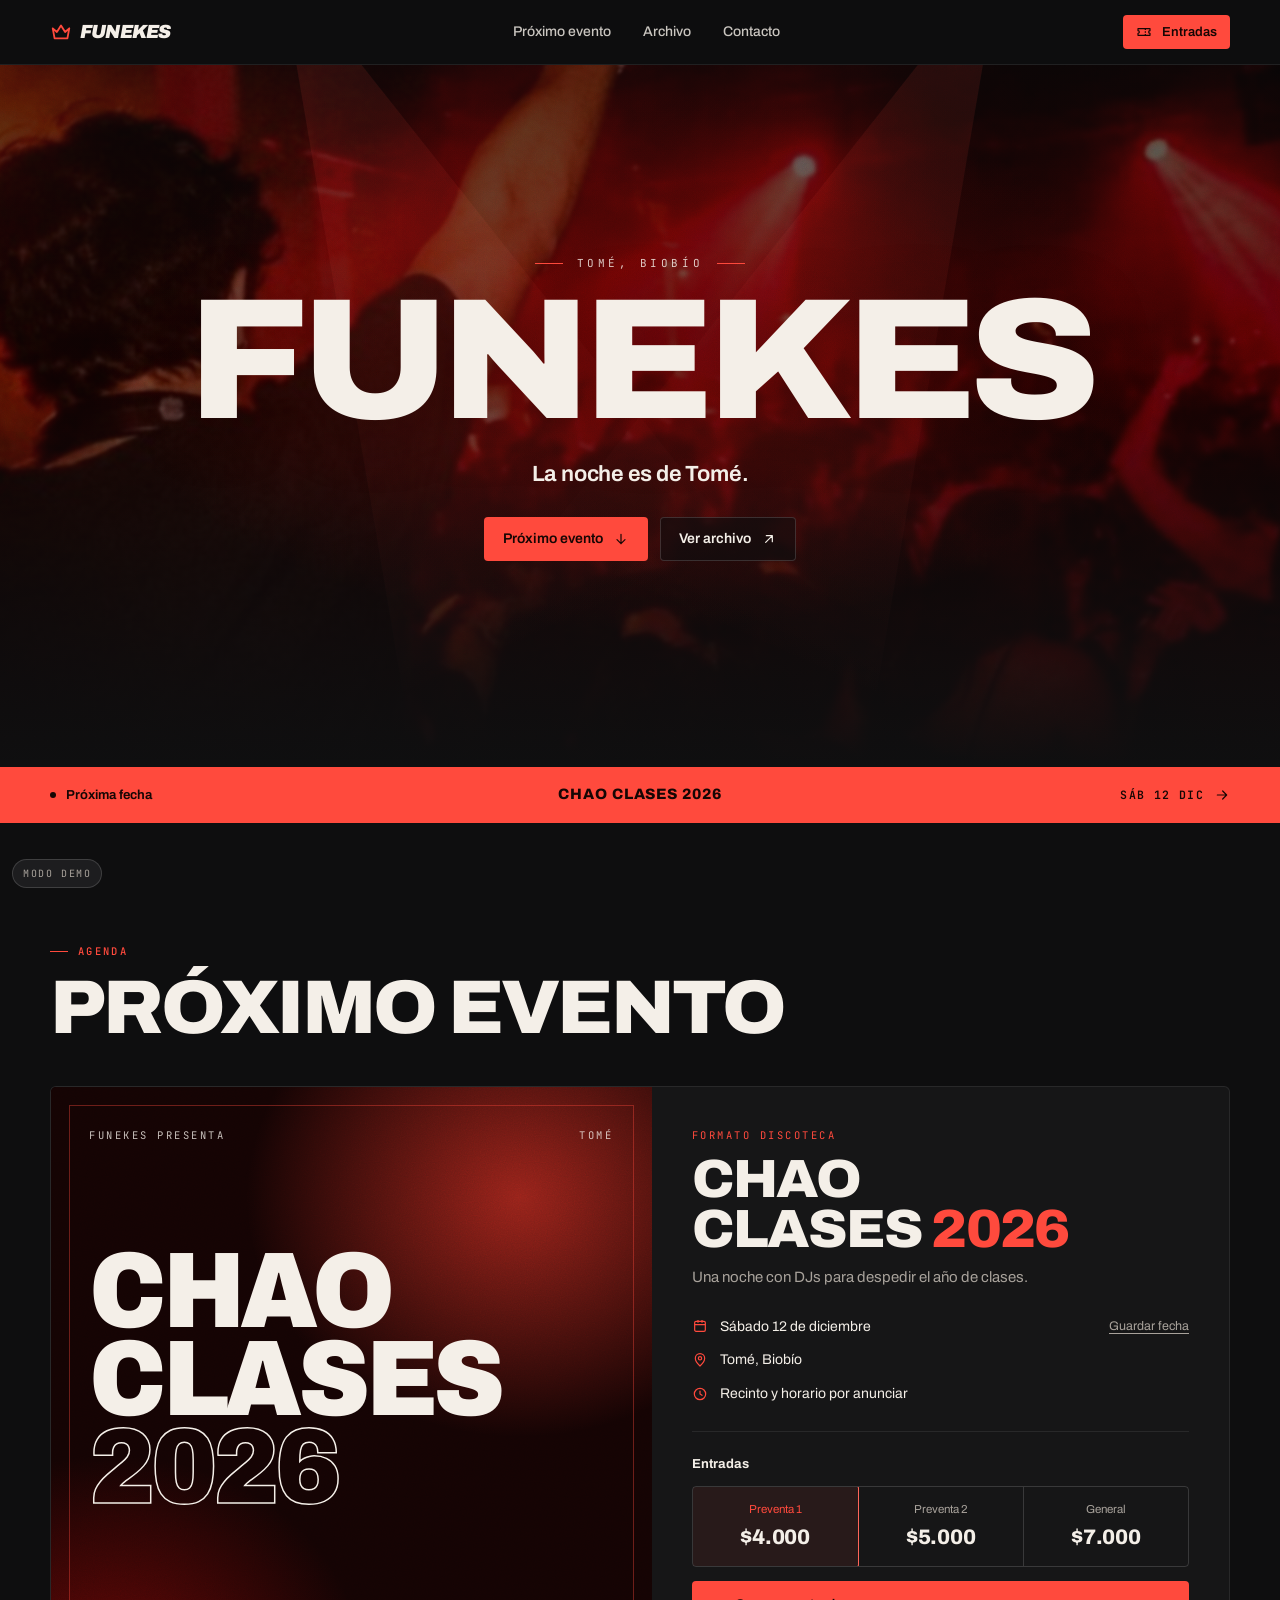
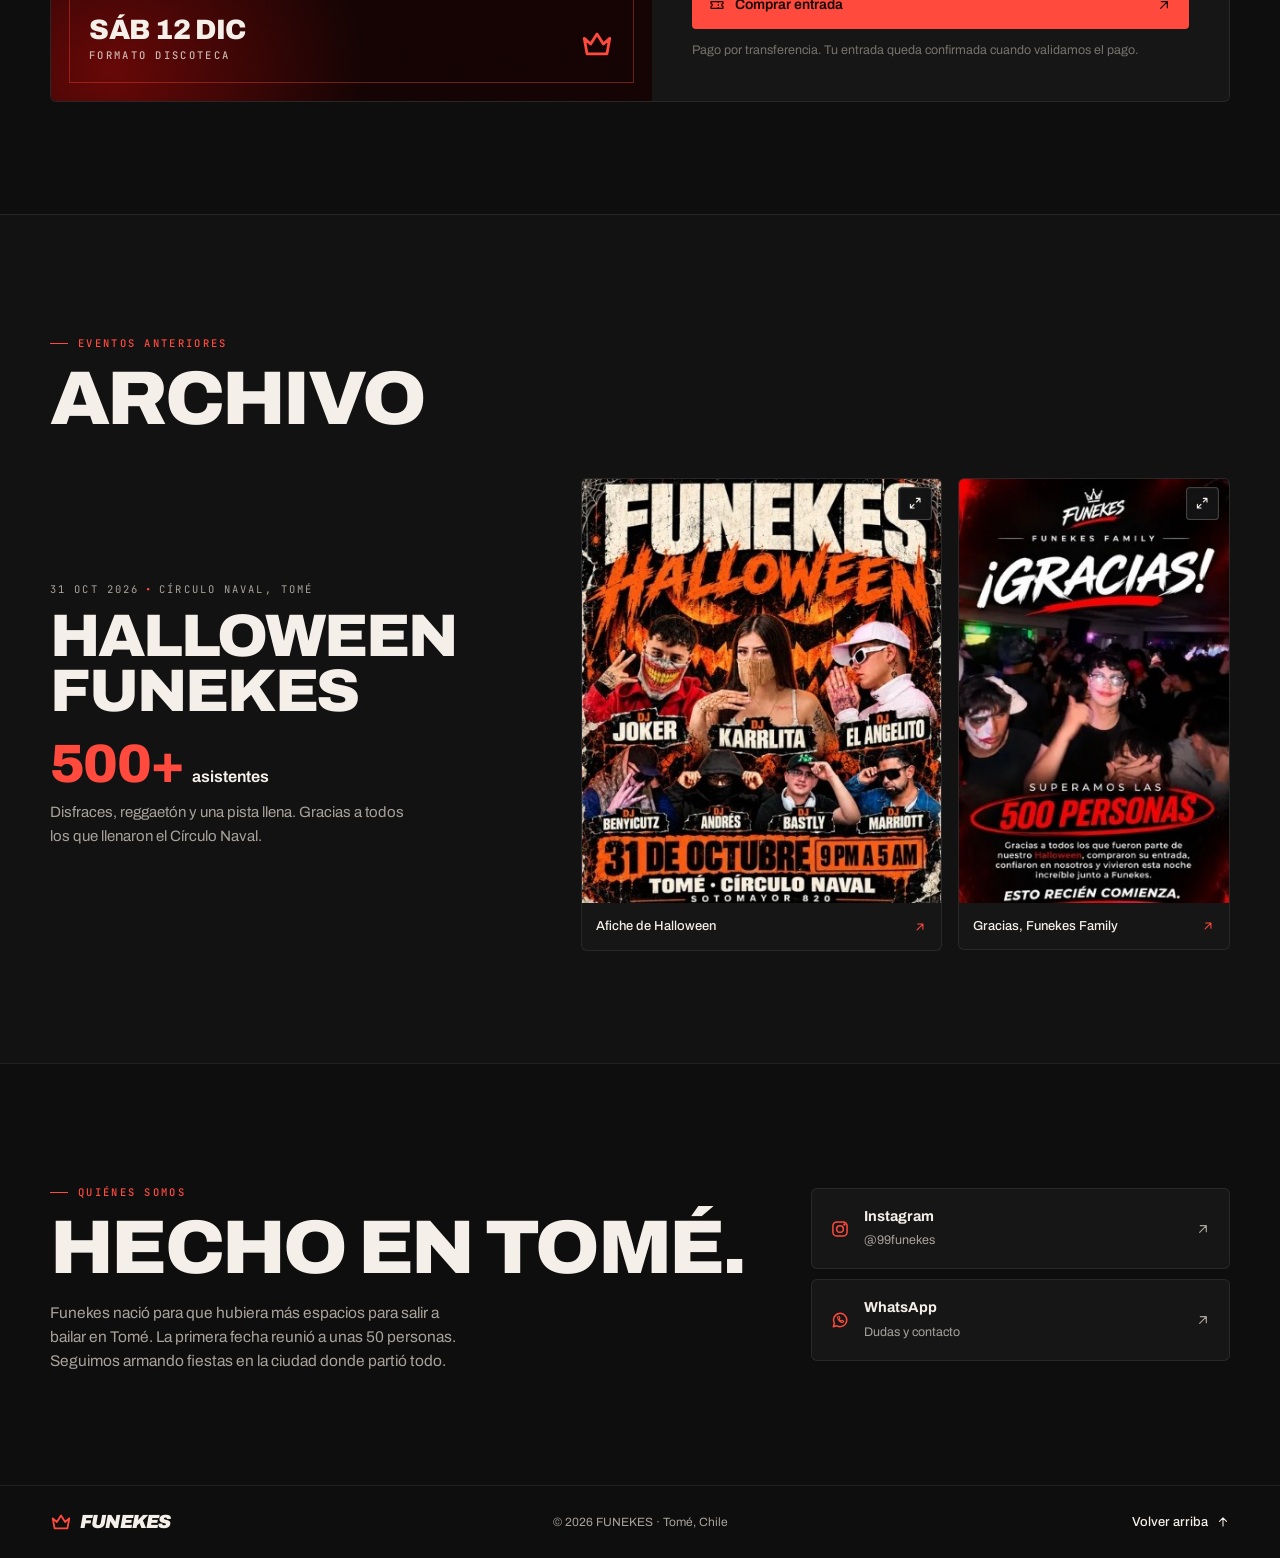
==== index.html @ da90b3ae "Landing Funekes con venta de entradas, panel admin y esquema Supabase Co-Authored-By: Claude Opus 5." ====
<!doctype html>
<html lang="es-CL">
<head>
  <meta charset="utf-8" />
  <meta name="viewport" content="width=device-width, initial-scale=1, viewport-fit=cover" />
  <title>FUNEKES · La noche es de Tomé</title>
  <meta name="description" content="Fiestas en Tomé, Biobío. Compra tu entrada para Chao Clases 2026, sábado 12 de diciembre." />
  <meta name="theme-color" content="#0e0e0f" />
  <meta property="og:title" content="FUNEKES · La noche es de Tomé" />
  <meta property="og:description" content="Chao Clases 2026 · Sábado 12 de diciembre · Tomé" />
  <meta property="og:image" content="assets/img/dj-crowd.jpg" />
  <link rel="icon" href="assets/img/favicon.svg" type="image/svg+xml" />
  <link rel="preconnect" href="https://fonts.googleapis.com" />
  <link rel="preconnect" href="https://fonts.gstatic.com" crossorigin />
  <link href="https://fonts.googleapis.com/css2?family=Archivo:ital,wdth,wght@0,62..125,100..900;1,62..125,100..900&family=JetBrains+Mono:wght@400;500;600&display=swap" rel="stylesheet" />
  <link rel="stylesheet" href="css/base.css" />
  <link rel="stylesheet" href="css/site.css" />
</head>
<body>
  <svg width="0" height="0" style="position:absolute" aria-hidden="true">
    <symbol id="i-crown" viewBox="0 0 24 24"><path fill="none" stroke="currentColor" stroke-width="2" stroke-linejoin="round" d="M3 8l4.5 4L12 5l4.5 7L21 8l-2 11H5L3 8z"/></symbol>
    <symbol id="i-ticket" viewBox="0 0 24 24"><g fill="none" stroke="currentColor" stroke-width="1.8" stroke-linejoin="round"><path d="M3 7h18v3a2 2 0 0 0 0 4v3H3v-3a2 2 0 0 0 0-4V7z"/><path d="M14 7v10" stroke-dasharray="2 2"/></g></symbol>
    <symbol id="i-down" viewBox="0 0 24 24"><path fill="none" stroke="currentColor" stroke-width="1.8" stroke-linecap="round" stroke-linejoin="round" d="M12 5v14m-6-6l6 6 6-6"/></symbol>
    <symbol id="i-up" viewBox="0 0 24 24"><path fill="none" stroke="currentColor" stroke-width="1.8" stroke-linecap="round" stroke-linejoin="round" d="M12 19V5m-6 6l6-6 6 6"/></symbol>
    <symbol id="i-ne" viewBox="0 0 24 24"><path fill="none" stroke="currentColor" stroke-width="1.8" stroke-linecap="round" stroke-linejoin="round" d="M7 17L17 7M8 7h9v9"/></symbol>
    <symbol id="i-right" viewBox="0 0 24 24"><path fill="none" stroke="currentColor" stroke-width="1.8" stroke-linecap="round" stroke-linejoin="round" d="M5 12h14m-6-6l6 6-6 6"/></symbol>
    <symbol id="i-left" viewBox="0 0 24 24"><path fill="none" stroke="currentColor" stroke-width="1.8" stroke-linecap="round" stroke-linejoin="round" d="M19 12H5m6-6l-6 6 6 6"/></symbol>
    <symbol id="i-cal" viewBox="0 0 24 24"><g fill="none" stroke="currentColor" stroke-width="1.8"><rect x="4" y="5" width="16" height="15" rx="2"/><path d="M4 10h16M9 3v4m6-4v4"/></g></symbol>
    <symbol id="i-pin" viewBox="0 0 24 24"><g fill="none" stroke="currentColor" stroke-width="1.8"><path d="M12 21s7-6.2 7-11.5A7 7 0 0 0 5 9.5C5 14.8 12 21 12 21z"/><circle cx="12" cy="9.5" r="2.5"/></g></symbol>
    <symbol id="i-clock" viewBox="0 0 24 24"><g fill="none" stroke="currentColor" stroke-width="1.8" stroke-linecap="round"><circle cx="12" cy="12" r="8.5"/><path d="M12 7.5V12l3 2"/></g></symbol>
    <symbol id="i-ig" viewBox="0 0 24 24"><g fill="none" stroke="currentColor" stroke-width="1.8"><rect x="3.5" y="3.5" width="17" height="17" rx="5"/><circle cx="12" cy="12" r="4"/><circle cx="17.3" cy="6.7" r="0.6" fill="currentColor"/></g></symbol>
    <symbol id="i-wa" viewBox="0 0 24 24"><g fill="none" stroke="currentColor" stroke-width="1.8" stroke-linejoin="round"><path d="M4 20l1.2-4A8 8 0 1 1 8.3 19L4 20z"/><path d="M9 8.5c0 3.3 3.2 6.5 6.5 6.5l1-1.6-2-1-1 .9c-1-.4-2-1.4-2.4-2.4l.9-1-1-2L9 8.5z" stroke-width="1.3"/></g></symbol>
    <symbol id="i-expand" viewBox="0 0 24 24"><path fill="none" stroke="currentColor" stroke-width="1.8" stroke-linecap="round" stroke-linejoin="round" d="M14 4h6v6M20 4l-6 6M10 20H4v-6M4 20l6-6"/></symbol>
    <symbol id="i-copy" viewBox="0 0 24 24"><g fill="none" stroke="currentColor" stroke-width="1.8"><rect x="8" y="8" width="12" height="12" rx="2"/><path d="M16 8V5a1 1 0 0 0-1-1H5a1 1 0 0 0-1 1v10a1 1 0 0 0 1 1h3"/></g></symbol>
    <symbol id="i-check" viewBox="0 0 24 24"><path fill="none" stroke="currentColor" stroke-width="2" stroke-linecap="round" stroke-linejoin="round" d="M5 12.5l4.5 4.5L19 7.5"/></symbol>
    <symbol id="i-x" viewBox="0 0 24 24"><path fill="none" stroke="currentColor" stroke-width="1.8" stroke-linecap="round" d="M6 6l12 12M18 6L6 18"/></symbol>
    <symbol id="i-minus" viewBox="0 0 24 24"><path fill="none" stroke="currentColor" stroke-width="2" stroke-linecap="round" d="M6 12h12"/></symbol>
    <symbol id="i-plus" viewBox="0 0 24 24"><path fill="none" stroke="currentColor" stroke-width="2" stroke-linecap="round" d="M12 6v12M6 12h12"/></symbol>
  </svg>

  <a class="sr-only" href="#evento">Saltar al próximo evento</a>

  <!-- NAV -->
  <header class="nav" data-nav>
    <div class="wrap nav__in">
      <a href="#top" class="logo" aria-label="Funekes, inicio">
        <svg><use href="#i-crown"/></svg><b>FUNEKES</b>
      </a>
      <nav class="nav__links" aria-label="Secciones">
        <a href="#evento">Próximo evento</a>
        <a href="#archivo">Archivo</a>
        <a href="#contacto">Contacto</a>
      </nav>
      <button class="btn btn--primary btn--sm" data-buy>
        <svg><use href="#i-ticket"/></svg>Entradas
      </button>
    </div>
  </header>

  <main id="top">
    <!-- HERO -->
    <section class="hero">
      <div class="hero__media" aria-hidden="true">
        <img src="assets/img/dj-crowd.jpg" alt="" fetchpriority="high" />
        <span class="hero__beam hero__beam--l"></span>
        <span class="hero__beam hero__beam--r"></span>
      </div>
      <div class="wrap hero__in">
        <p class="hero__kicker mono"><span></span>Tomé, Biobío<span></span></p>
        <h1 class="hero__title display">Funekes</h1>
        <p class="hero__tag">La noche es de Tomé.</p>
        <div class="hero__cta">
          <a class="btn btn--primary" href="#evento">Próximo evento <svg class="arrow arrow--down"><use href="#i-down"/></svg></a>
          <a class="btn btn--ghost" href="#archivo">Ver archivo <svg class="arrow arrow--ne"><use href="#i-ne"/></svg></a>
        </div>
      </div>
    </section>

    <!-- FRANJA PRÓXIMA FECHA -->
    <a class="strip" href="#evento" data-strip>
      <span class="wrap strip__in">
        <span class="strip__l"><i></i>Próxima fecha</span>
        <span class="strip__c" data-strip-title>&nbsp;</span>
        <span class="strip__r mono"><span data-strip-date></span> <svg><use href="#i-right"/></svg></span>
      </span>
    </a>

    <!-- PRÓXIMO EVENTO -->
    <section class="section" id="evento" aria-labelledby="evento-h">
      <div class="wrap">
        <p class="eyebrow">Agenda</p>
        <h2 class="section__title display" id="evento-h">Próximo evento</h2>
        <div data-event class="event event--loading" aria-busy="true"></div>
      </div>
    </section>

    <!-- ARCHIVO -->
    <section class="section section--alt" id="archivo" aria-labelledby="archivo-h">
      <div class="wrap">
        <p class="eyebrow">Eventos anteriores</p>
        <h2 class="section__title display" id="archivo-h">Archivo</h2>
        <div data-archive class="archive"></div>
      </div>
    </section>

    <!-- QUIÉNES SOMOS -->
    <section class="section about" id="contacto" aria-labelledby="about-h">
      <div class="wrap about__in">
        <div>
          <p class="eyebrow">Quiénes somos</p>
          <h2 class="section__title display" id="about-h">Hecho en Tomé.</h2>
          <p class="about__p">Funekes nació para que hubiera más espacios para salir a bailar en Tomé. La primera fecha reunió a unas 50 personas. Seguimos armando fiestas en la ciudad donde partió todo.</p>
        </div>
        <div class="about__links">
          <a class="linkcard" data-ig target="_blank" rel="noopener">
            <svg class="linkcard__ic"><use href="#i-ig"/></svg>
            <span><b>Instagram</b><small data-ig-handle>@99funekes</small></span>
            <svg class="linkcard__arrow"><use href="#i-ne"/></svg>
          </a>
          <a class="linkcard" data-wa target="_blank" rel="noopener">
            <svg class="linkcard__ic"><use href="#i-wa"/></svg>
            <span><b>WhatsApp</b><small>Dudas y contacto</small></span>
            <svg class="linkcard__arrow"><use href="#i-ne"/></svg>
          </a>
        </div>
      </div>
    </section>
  </main>

  <footer class="footer">
    <div class="wrap footer__in">
      <a href="#top" class="logo" aria-label="Funekes"><svg><use href="#i-crown"/></svg><b>FUNEKES</b></a>
      <small>© 2026 FUNEKES · Tomé, Chile</small>
      <a href="#top" class="footer__up">Volver arriba <svg><use href="#i-up"/></svg></a>
    </div>
  </footer>

  <!-- CHECKOUT -->
  <div class="sheet" data-sheet hidden>
    <div class="sheet__scrim" data-close></div>
    <div class="sheet__panel" role="dialog" aria-modal="true" aria-labelledby="sheet-title">
      <header class="sheet__head">
        <div>
          <p class="mono sheet__event" data-sheet-event></p>
          <h3 id="sheet-title" class="sheet__title" data-sheet-title>Elige tus entradas</h3>
        </div>
        <button class="iconbtn" data-close aria-label="Cerrar"><svg><use href="#i-x"/></svg></button>
      </header>
      <ol class="steps" aria-label="Progreso">
        <li data-step-dot="1"><span>1</span>Entradas</li>
        <li data-step-dot="2"><span>2</span>Datos</li>
        <li data-step-dot="3"><span>3</span>Pago</li>
      </ol>
      <div class="sheet__body" data-sheet-body></div>
      <footer class="sheet__foot" data-sheet-foot></footer>
    </div>
  </div>

  <!-- LIGHTBOX -->
  <div class="lightbox" data-lightbox hidden>
    <button class="lightbox__scrim" data-lb-close aria-label="Cerrar imagen"></button>
    <figure class="lightbox__fig">
      <img alt="" data-lb-img />
      <figcaption data-lb-cap></figcaption>
    </figure>
    <button class="iconbtn lightbox__x" data-lb-close aria-label="Cerrar"><svg><use href="#i-x"/></svg></button>
  </div>

  <script type="module" src="js/app.js"></script>
</body>
</html>
---- css/base.css ----
/* ───────── Tokens ───────── */
:root {
  --bg: #0e0e0f;
  --bg-2: #121213;
  --surface: #161617;
  --surface-2: #1d1d1f;
  --line: rgba(255, 255, 255, 0.08);
  --line-2: rgba(255, 255, 255, 0.15);
  --text: #f4efe8;
  --muted: #a8a29b;
  --dim: #77726c;
  --accent: #ff4a3d;          /* SOLO CTAs, etiquetas y franja */
  --accent-hover: #ff5d51;
  --accent-ink: #160604;
  --ok: #3ad48a;
  --warn: #f2b544;
  --danger: #ff6b5f;

  --font: 'Archivo', system-ui, -apple-system, 'Segoe UI', sans-serif;
  --mono: 'JetBrains Mono', ui-monospace, 'SFMono-Regular', Menlo, monospace;

  --r-sm: 3px;
  --r: 4px;
  --r-lg: 6px;

  --ease-out: cubic-bezier(0.23, 1, 0.32, 1);
  --ease-in-out: cubic-bezier(0.77, 0, 0.175, 1);
  --ease-drawer: cubic-bezier(0.32, 0.72, 0, 1);

  --wrap: 1180px;
  --gutter: clamp(16px, 4vw, 40px);
  color-scheme: dark;
}

/* ───────── Reset ───────── */
*, *::before, *::after { box-sizing: border-box; }
html { -webkit-text-size-adjust: 100%; scroll-behavior: smooth; scroll-padding-top: 72px; }
body {
  margin: 0;
  background: var(--bg);
  color: var(--text);
  font-family: var(--font);
  font-size: 16px;
  line-height: 1.55;
  font-variation-settings: 'wdth' 100;
  -webkit-font-smoothing: antialiased;
  -moz-osx-font-smoothing: grayscale;
  overflow-x: hidden;
}
img { display: block; max-width: 100%; }
a { color: inherit; text-decoration: none; }
button, input, select, textarea { font: inherit; color: inherit; }
button { cursor: pointer; background: none; border: 0; padding: 0; }
h1, h2, h3, h4, p { margin: 0; }
::selection { background: var(--accent); color: var(--accent-ink); }
:focus-visible { outline: 2px solid var(--accent); outline-offset: 3px; border-radius: 2px; }
.sr-only { position: absolute; width: 1px; height: 1px; overflow: hidden; clip: rect(0 0 0 0); white-space: nowrap; }

.wrap { width: 100%; max-width: calc(var(--wrap) + var(--gutter) * 2); margin: 0 auto; padding: 0 var(--gutter); }

/* ───────── Tipografía ───────── */
.display {
  font-weight: 850;
  font-variation-settings: 'wdth' 104;
  letter-spacing: -0.035em;
  line-height: 0.9;
  text-transform: uppercase;
  text-wrap: balance;
}
.eyebrow {
  display: inline-flex;
  align-items: center;
  gap: 10px;
  font-family: var(--mono);
  font-size: 10.5px;
  font-weight: 500;
  letter-spacing: 0.22em;
  text-transform: uppercase;
  color: var(--accent);
}
.eyebrow::before { content: ''; width: 18px; height: 1px; background: currentColor; }
.mono { font-family: var(--mono); letter-spacing: 0.12em; text-transform: uppercase; font-size: 11px; }
.accent { color: var(--accent); }

/* ───────── Botones ───────── */
.btn {
  --h: 44px;
  display: inline-flex;
  align-items: center;
  justify-content: center;
  gap: 10px;
  height: var(--h);
  padding: 0 18px;
  border-radius: var(--r);
  font-size: 14px;
  font-weight: 600;
  white-space: nowrap;
  border: 1px solid transparent;
  transition: transform 160ms var(--ease-out), background-color 160ms ease, border-color 160ms ease, opacity 160ms ease;
  -webkit-tap-highlight-color: transparent;
  user-select: none;
}
.btn:active:not(:disabled) { transform: scale(0.97); }
.btn:disabled { opacity: 0.45; cursor: not-allowed; }
.btn svg { width: 16px; height: 16px; flex: none; }
.btn--primary { background: var(--accent); color: var(--accent-ink); }
.btn--ghost { background: rgba(14, 14, 15, 0.6); border-color: var(--line-2); color: var(--text); }
.btn--quiet { background: var(--surface-2); border-color: var(--line); color: var(--text); }
.btn--sm { --h: 34px; padding: 0 12px; font-size: 13px; }
.btn--block { width: 100%; }
@media (hover: hover) and (pointer: fine) {
  .btn--primary:hover:not(:disabled) { background: var(--accent-hover); }
  .btn--ghost:hover:not(:disabled), .btn--quiet:hover:not(:disabled) { border-color: rgba(255, 255, 255, 0.3); }
}
.btn .arrow { transition: transform 200ms var(--ease-out); }
@media (hover: hover) and (pointer: fine) {
  .btn:hover .arrow--down { transform: translateY(2px); }
  .btn:hover .arrow--ne { transform: translate(2px, -2px); }
}

/* ───────── Formularios ───────── */
.field { display: grid; gap: 6px; }
.field > span, .label {
  font-size: 12px;
  font-weight: 500;
  color: var(--muted);
}
.input {
  width: 100%;
  height: 44px;
  padding: 0 12px;
  background: var(--bg);
  border: 1px solid var(--line-2);
  border-radius: var(--r);
  font-size: 16px; /* evita zoom en iOS */
  transition: border-color 160ms ease, box-shadow 160ms ease;
}
textarea.input { height: auto; min-height: 84px; padding: 10px 12px; resize: vertical; }
.input::placeholder { color: var(--dim); }
.input:focus { outline: none; border-color: var(--accent); box-shadow: 0 0 0 3px rgba(255, 74, 61, 0.18); }
.input[aria-invalid='true'] { border-color: var(--danger); }
.field-error { font-size: 12px; color: var(--danger); min-height: 0; }

/* ───────── Toast ───────── */
.toast {
  position: fixed;
  left: 50%;
  bottom: 24px;
  z-index: 100;
  max-width: calc(100vw - 32px);
  padding: 12px 16px;
  border-radius: var(--r);
  background: var(--text);
  color: var(--bg);
  font-size: 14px;
  font-weight: 600;
  opacity: 0;
  transform: translate(-50%, 12px);
  transition: opacity 200ms var(--ease-out), transform 200ms var(--ease-out);
  pointer-events: none;
}
.toast[data-kind='error'] { background: var(--danger); color: var(--accent-ink); }
.toast[data-show='true'] { opacity: 1; transform: translate(-50%, 0); }

/* copiar */
.copy-btn { position: relative; }
.copy-btn .ic-check { display: none; }
.copy-btn[data-copied='true'] .ic-copy { display: none; }
.copy-btn[data-copied='true'] .ic-check { display: block; color: var(--ok); }

/* spinner */
.spin {
  width: 16px; height: 16px; border-radius: 50%;
  border: 2px solid currentColor; border-right-color: transparent;
  animation: spin 600ms linear infinite;
}
@keyframes spin { to { transform: rotate(360deg); } }

/* Logo */
.logo { display: inline-flex; align-items: center; gap: 8px; }
.logo svg { width: 22px; height: 22px; color: var(--accent); }
.logo b {
  font-size: 19px;
  font-weight: 900;
  font-style: italic;
  letter-spacing: -0.04em;
  font-variation-settings: 'wdth' 96;
}

@media (prefers-reduced-motion: reduce) {
  html { scroll-behavior: auto; }
  *, *::before, *::after {
    animation-duration: 1ms !important;
    animation-iteration-count: 1 !important;
  }
  .btn:active:not(:disabled) { transform: none; }
}
---- css/site.css ----
/* ───────── NAV ───────── */
.nav {
  position: sticky;
  top: 0;
  z-index: 40;
  background: rgba(14, 14, 15, 0.82);
  -webkit-backdrop-filter: saturate(140%) blur(12px);
  backdrop-filter: saturate(140%) blur(12px);
  border-bottom: 1px solid var(--line);
}
.nav__in { height: 64px; display: flex; align-items: center; justify-content: space-between; gap: 16px; }
.nav__links { display: flex; gap: 32px; font-size: 14px; font-weight: 500; color: rgba(244, 239, 232, 0.82); }
.nav__links a { transition: color 160ms ease; }
@media (hover: hover) and (pointer: fine) { .nav__links a:hover { color: var(--text); } }
@media (max-width: 760px) { .nav__links { display: none; } }

/* ───────── HERO ───────── */
.hero {
  position: relative;
  isolation: isolate;
  min-height: clamp(520px, 78vh, 720px);
  display: grid;
  place-items: center;
  overflow: hidden;
  text-align: center;
}
.hero__media { position: absolute; inset: 0; z-index: -1; background: #1a0303; }
.hero__media img {
  width: 100%;
  height: 100%;
  object-fit: cover;
  object-position: 60% 40%;
  filter: saturate(1.15) contrast(1.05) brightness(0.5) blur(1px);
  transform: scale(1.04);
}
.hero__media::before { /* lavado rojo + vignette */
  content: '';
  position: absolute;
  inset: 0;
  z-index: 1;
  background:
    radial-gradient(60% 55% at 50% 42%, rgba(160, 14, 10, 0.35), transparent 70%),
    linear-gradient(180deg, rgba(14, 14, 15, 0.35) 0%, rgba(40, 4, 4, 0.25) 45%, var(--bg) 100%);
}
.hero__media::after { /* grano */
  content: '';
  position: absolute;
  inset: 0;
  z-index: 2;
  opacity: 0.16;
  mix-blend-mode: overlay;
  background-image: url("data:image/svg+xml,%3Csvg xmlns='http://www.w3.org/2000/svg' width='160' height='160'%3E%3Cfilter id='n'%3E%3CfeTurbulence type='fractalNoise' baseFrequency='.9' numOctaves='2' stitchTiles='stitch'/%3E%3C/filter%3E%3Crect width='100%25' height='100%25' filter='url(%23n)'/%3E%3C/svg%3E");
}
/* haces de luz: decorativos, lentos, se apagan con reduced-motion */
.hero__beam {
  position: absolute;
  top: -10%;
  z-index: 1;
  width: 38vw;
  height: 130%;
  background: linear-gradient(180deg, rgba(255, 70, 55, 0.32), rgba(255, 70, 55, 0) 75%);
  clip-path: polygon(48% 0, 52% 0, 100% 100%, 0 100%);
  mix-blend-mode: screen;
  opacity: 0.35;
  transform-origin: 50% 0;
  animation: beam 9s var(--ease-in-out) infinite alternate;
}
.hero__beam--l { left: 4%; transform: rotate(-24deg); }
.hero__beam--r { right: 4%; transform: rotate(24deg); animation-delay: -4.5s; animation-direction: alternate-reverse; }
@keyframes beam {
  from { transform: rotate(-26deg); }
  to { transform: rotate(18deg); }
}
@media (prefers-reduced-motion: reduce) { .hero__beam { animation: none; } }

.hero__in { padding-top: 48px; padding-bottom: 72px; }
.hero__kicker {
  display: inline-flex;
  align-items: center;
  gap: 14px;
  font-size: 11px;
  letter-spacing: 0.32em;
  color: rgba(244, 239, 232, 0.85);
}
.hero__kicker span { width: 28px; height: 1px; background: var(--accent); }
.hero__title {
  margin-top: 18px;
  font-size: clamp(48px, 16vw, 172px);
  font-variation-settings: 'wdth' 108;
  letter-spacing: -0.045em;
  line-height: 0.82;
  text-shadow: 0 10px 60px rgba(0, 0, 0, 0.35);
}
.hero__tag { margin-top: 26px; font-size: clamp(18px, 2vw, 22px); font-weight: 650; letter-spacing: -0.01em; }
.hero__cta { margin-top: 26px; display: flex; flex-wrap: wrap; gap: 12px; justify-content: center; }

/* entrada del hero: una vez, al cargar */
.hero__kicker, .hero__title, .hero__tag, .hero__cta {
  animation: rise 700ms var(--ease-out) both;
}
.hero__title { animation-delay: 60ms; }
.hero__tag { animation-delay: 140ms; }
.hero__cta { animation-delay: 200ms; }
@keyframes rise {
  from { opacity: 0; transform: translateY(14px); }
}

/* ───────── FRANJA ───────── */
.strip { display: block; background: var(--accent); color: var(--accent-ink); }
.strip__in {
  height: 56px;
  display: grid;
  grid-template-columns: 1fr auto 1fr;
  align-items: center;
  gap: 16px;
}
.strip__l { display: inline-flex; align-items: center; gap: 10px; font-size: 13px; font-weight: 650; }
.strip__l i { width: 6px; height: 6px; border-radius: 50%; background: currentColor; animation: pulse 1.8s ease-in-out infinite; }
@keyframes pulse { 50% { opacity: 0.25; } }
.strip__c { font-weight: 800; font-size: 15px; letter-spacing: 0.06em; text-transform: uppercase; white-space: nowrap; }
.strip__r { justify-self: end; display: inline-flex; align-items: center; gap: 10px; font-size: 11.5px; font-weight: 600; }
.strip__r svg { width: 16px; height: 16px; transition: transform 200ms var(--ease-out); }
@media (hover: hover) and (pointer: fine) { .strip:hover .strip__r svg { transform: translateX(3px); } }
@media (max-width: 640px) {
  .strip__in { grid-template-columns: 1fr auto; }
  .strip__l { display: none; }
  .strip__c { font-size: 13px; }
}

/* ───────── SECCIONES ───────── */
.section { padding: clamp(64px, 9vw, 112px) 0; border-top: 1px solid var(--line); }
.strip + .section { border-top: 0; }
.section--alt { background: var(--bg-2); }
.section__title { margin: 14px 0 clamp(28px, 4vw, 44px); font-size: clamp(44px, 6.4vw, 76px); }

/* reveal on scroll (solo opacidad + translate) */
.reveal { opacity: 0; transform: translateY(18px); transition: opacity 700ms var(--ease-out), transform 700ms var(--ease-out); }
.reveal.is-in { opacity: 1; transform: none; }
@media (prefers-reduced-motion: reduce) { .reveal { transform: none; transition: opacity 300ms ease; } }

/* ───────── EVENTO ───────── */
.event {
  display: grid;
  grid-template-columns: minmax(0, 1.04fr) minmax(0, 1fr);
  background: var(--surface);
  border: 1px solid var(--line);
  border-radius: var(--r-lg);
  overflow: hidden;
  min-height: 480px;
}
.event--loading { background: linear-gradient(90deg, var(--surface) 0%, var(--surface-2) 50%, var(--surface) 100%); background-size: 200% 100%; animation: shimmer 1.4s linear infinite; }
@keyframes shimmer { to { background-position: -200% 0; } }
.event__media { position: relative; min-height: 340px; background: #120202; }
.event__media img { position: absolute; inset: 0; width: 100%; height: 100%; object-fit: cover; }
.event__media::after { /* marco interior fino, como en el afiche */
  content: '';
  position: absolute;
  inset: 18px;
  border: 1px solid rgba(255, 74, 61, 0.38);
  pointer-events: none;
}

/* Afiche tipográfico cuando el evento no tiene foto */
.flyer {
  position: absolute;
  inset: 0;
  display: flex;
  flex-direction: column;
  justify-content: space-between;
  padding: 40px 38px;
  overflow: hidden;
  background:
    radial-gradient(70% 60% at 78% 18%, rgba(255, 60, 45, 0.55), transparent 65%),
    radial-gradient(60% 50% at 10% 95%, rgba(150, 10, 8, 0.6), transparent 70%),
    #140303;
}
.flyer::before {
  content: '';
  position: absolute;
  inset: 0;
  opacity: 0.22;
  mix-blend-mode: overlay;
  background-image: url("data:image/svg+xml,%3Csvg xmlns='http://www.w3.org/2000/svg' width='160' height='160'%3E%3Cfilter id='n'%3E%3CfeTurbulence type='fractalNoise' baseFrequency='.85' numOctaves='2' stitchTiles='stitch'/%3E%3C/filter%3E%3Crect width='100%25' height='100%25' filter='url(%23n)'/%3E%3C/svg%3E");
}
.flyer > * { position: relative; }
.flyer__top { display: flex; justify-content: space-between; font-family: var(--mono); font-size: 10.5px; letter-spacing: 0.24em; text-transform: uppercase; color: rgba(244, 239, 232, 0.8); }
.flyer__title {
  font-weight: 900;
  font-variation-settings: 'wdth' 92;
  text-transform: uppercase;
  line-height: 0.82;
  letter-spacing: -0.04em;
  font-size: clamp(56px, 8.4vw, 118px);
  word-break: break-word;
}
.flyer__title .o { color: transparent; -webkit-text-stroke: 1.5px var(--text); }
.flyer__bot { display: flex; justify-content: space-between; align-items: end; gap: 12px; }
.flyer__date { font-weight: 850; font-size: clamp(20px, 2.4vw, 28px); line-height: 1; text-transform: uppercase; letter-spacing: -0.01em; }
.flyer__date small { display: block; margin-top: 6px; font-family: var(--mono); font-weight: 500; font-size: 10.5px; letter-spacing: 0.22em; color: rgba(244, 239, 232, 0.75); }
.flyer__crown { width: 34px; height: 34px; color: var(--accent); }

.event__info { padding: clamp(24px, 3.2vw, 40px); display: flex; flex-direction: column; }
.event__format { font-family: var(--mono); font-size: 10.5px; letter-spacing: 0.24em; text-transform: uppercase; color: var(--accent); }
.event__title { margin-top: 12px; font-size: clamp(36px, 4.2vw, 54px); line-height: 0.92; }
.event__sub { margin-top: 12px; color: var(--muted); font-size: 15px; }
.event__meta { list-style: none; margin: 26px 0 0; padding: 0 0 26px; display: grid; gap: 12px; border-bottom: 1px solid var(--line); font-size: 14px; }
.event__meta li { display: flex; align-items: center; gap: 12px; }
.event__meta svg { width: 16px; height: 16px; color: var(--accent); flex: none; }
.event__meta .save { margin-left: auto; font-size: 12.5px; color: var(--muted); text-decoration: underline; text-underline-offset: 3px; transition: color 160ms ease; }
@media (hover: hover) and (pointer: fine) { .event__meta .save:hover { color: var(--text); } }
.event__tlabel { margin-top: 22px; font-size: 13px; font-weight: 700; }

.tiers {
  margin-top: 12px;
  display: grid;
  grid-template-columns: repeat(var(--n, 3), minmax(0, 1fr));
  border: 1px solid var(--line-2);
  border-radius: var(--r);
  overflow: hidden;
}
.tier {
  position: relative;
  padding: 14px 8px 13px;
  text-align: center;
  border-left: 1px solid var(--line-2);
  transition: background-color 160ms ease;
}
.tier:first-child { border-left: 0; }
.tier small { display: block; font-size: 11.5px; color: var(--muted); }
.tier b { display: block; margin-top: 2px; font-size: clamp(17px, 1.8vw, 21px); font-weight: 800; letter-spacing: -0.01em; font-variant-numeric: tabular-nums; }
.tier::after { /* indicador de selección */
  content: '';
  position: absolute;
  inset: -1px;
  border: 1.5px solid var(--accent);
  border-radius: 2px;
  opacity: 0;
  transform: scale(0.98);
  transition: opacity 180ms var(--ease-out), transform 180ms var(--ease-out);
  pointer-events: none;
}
.tier[aria-checked='true'] { background: rgba(255, 74, 61, 0.08); }
.tier[aria-checked='true']::after { opacity: 1; transform: none; }
.tier[aria-checked='true'] small { color: var(--accent); }
.tier[aria-disabled='true'] { cursor: not-allowed; }
.tier[aria-disabled='true'] b { color: var(--dim); text-decoration: line-through; text-decoration-thickness: 1.5px; }
@media (hover: hover) and (pointer: fine) { .tier:not([aria-disabled='true']):hover { background: rgba(255, 255, 255, 0.04); } }
.event__buy { margin-top: 14px; height: 48px; justify-content: space-between; padding: 0 16px; }
.event__buy span { display: inline-flex; align-items: center; gap: 10px; }
.event__note { margin-top: 12px; font-size: 12.5px; color: var(--dim); }

.empty { padding: 48px 24px; text-align: center; color: var(--muted); border: 1px dashed var(--line-2); border-radius: var(--r-lg); }

@media (max-width: 880px) {
  .event { grid-template-columns: 1fr; min-height: 0; }
  .event__media { aspect-ratio: 4 / 4.2; min-height: 0; }
}
@media (max-width: 420px) {
  .tier { padding: 12px 4px; }
}

/* ───────── ARCHIVO ───────── */
.archive { display: grid; gap: 64px; }
.arch {
  display: grid;
  grid-template-columns: minmax(0, 0.9fr) minmax(0, 1.25fr);
  gap: clamp(28px, 5vw, 64px);
  align-items: center;
}
.arch__stamp { font-family: var(--mono); font-size: 10.5px; letter-spacing: 0.2em; text-transform: uppercase; color: var(--muted); }
.arch__stamp i { font-style: normal; color: var(--accent); margin: 0 6px; }
.arch__title { margin-top: 12px; font-size: clamp(40px, 5vw, 60px); line-height: 0.92; }
.arch__stat { margin-top: 18px; display: flex; align-items: baseline; gap: 8px; }
.arch__stat b { font-size: clamp(40px, 4.4vw, 54px); font-weight: 850; letter-spacing: -0.03em; color: var(--accent); line-height: 1; }
.arch__stat span { font-weight: 650; }
.arch__p { margin-top: 10px; color: var(--muted); max-width: 40ch; font-size: 15px; }
.arch__media { display: grid; grid-template-columns: var(--cols, 1fr); gap: 16px; align-items: start; }

.shot {
  display: block;
  width: 100%;
  text-align: left;
  background: var(--surface);
  border: 1px solid var(--line);
  border-radius: var(--r-lg);
  overflow: hidden;
  transition: transform 200ms var(--ease-out), border-color 200ms ease;
}
.shot:active { transform: scale(0.985); }
@media (hover: hover) and (pointer: fine) { .shot:hover { border-color: var(--line-2); } .shot:hover .shot__cap svg { transform: translate(2px, -2px); } }
.shot__img { position: relative; }
.shot__img img { width: 100%; height: auto; }
/* botón ampliar: cubre exactamente el ícono quemado en la imagen original */
.shot__ex {
  position: absolute;
  top: var(--ex-top, 2%);
  right: var(--ex-right, 3%);
  width: var(--ex-w, 9%);
  aspect-ratio: 1;
  min-width: 26px;
  display: grid;
  place-items: center;
  background: rgba(20, 20, 21, 0.92);
  border: 1px solid rgba(255, 255, 255, 0.2);
  border-radius: 4px;
}
.shot__ex svg { width: 46%; height: 46%; }
.shot__cap { display: flex; justify-content: space-between; align-items: center; gap: 12px; padding: 13px 14px; font-size: 13px; font-weight: 500; }
.shot__cap svg { width: 14px; height: 14px; color: var(--accent); flex: none; transition: transform 200ms var(--ease-out); }

@media (max-width: 880px) {
  .arch { grid-template-columns: 1fr; }
}
@media (max-width: 520px) {
  .arch__media { gap: 10px; }
  .shot__cap { padding: 10px; font-size: 11.5px; }
  .shot__cap svg { display: none; }
}

/* ───────── ABOUT ───────── */
.about { position: relative; overflow: hidden; }
.about::before {
  content: '';
  position: absolute;
  inset: auto -10% -60% -10%;
  height: 120%;
  background: radial-gradient(50% 50% at 50% 100%, rgba(255, 74, 61, 0.1), transparent 70%);
  pointer-events: none;
}
.about__in { position: relative; display: grid; grid-template-columns: minmax(0, 1.7fr) minmax(0, 1fr); gap: 48px; align-items: center; }
.about .section__title { margin-bottom: 18px; }
.about__p { color: var(--muted); max-width: 46ch; font-size: 15.5px; }
.about__links { display: grid; gap: 10px; }
.linkcard {
  display: grid;
  grid-template-columns: auto 1fr auto;
  align-items: center;
  gap: 14px;
  padding: 16px 18px;
  background: var(--surface);
  border: 1px solid var(--line);
  border-radius: var(--r-lg);
  transition: border-color 160ms ease, transform 160ms var(--ease-out);
}
.linkcard:active { transform: scale(0.985); }
.linkcard b { display: block; font-size: 14.5px; }
.linkcard small { color: var(--muted); font-size: 12.5px; }
.linkcard__ic { width: 20px; height: 20px; color: var(--accent); }
.linkcard__arrow { width: 16px; height: 16px; color: var(--muted); transition: transform 200ms var(--ease-out), color 160ms ease; }
@media (hover: hover) and (pointer: fine) {
  .linkcard:hover { border-color: var(--line-2); }
  .linkcard:hover .linkcard__arrow { transform: translate(2px, -2px); color: var(--text); }
}
@media (max-width: 880px) { .about__in { grid-template-columns: 1fr; gap: 32px; } }

/* ───────── FOOTER ───────── */
.footer { border-top: 1px solid var(--line); }
.footer__in { height: 72px; display: grid; grid-template-columns: 1fr auto 1fr; align-items: center; gap: 16px; }
.footer small { color: var(--muted); font-size: 12px; }
.footer__up { justify-self: end; display: inline-flex; align-items: center; gap: 8px; font-size: 13px; font-weight: 500; }
.footer__up svg { width: 14px; height: 14px; transition: transform 200ms var(--ease-out); }
@media (hover: hover) and (pointer: fine) { .footer__up:hover svg { transform: translateY(-2px); } }
@media (max-width: 640px) {
  .footer__in { grid-template-columns: 1fr auto; height: auto; padding-top: 22px; padding-bottom: 22px; }
  .footer small { grid-column: 1 / -1; order: 3; }
}

/* ───────── ICON BUTTON ───────── */
.iconbtn {
  width: 36px; height: 36px;
  display: grid; place-items: center;
  border-radius: var(--r);
  border: 1px solid var(--line);
  color: var(--muted);
  transition: color 160ms ease, border-color 160ms ease, transform 160ms var(--ease-out);
}
.iconbtn svg { width: 18px; height: 18px; }
.iconbtn:active { transform: scale(0.94); }
@media (hover: hover) and (pointer: fine) { .iconbtn:hover { color: var(--text); border-color: var(--line-2); } }

/* ───────── CHECKOUT (modal / bottom sheet) ───────── */
.sheet { position: fixed; inset: 0; z-index: 60; display: grid; place-items: center; padding: 24px; }
.sheet[hidden] { display: none; }
.sheet__scrim {
  position: absolute; inset: 0;
  background: rgba(5, 5, 6, 0.72);
  -webkit-backdrop-filter: blur(4px);
  backdrop-filter: blur(4px);
  opacity: 0;
  transition: opacity 220ms ease;
}
.sheet__panel {
  position: relative;
  width: min(560px, 100%);
  max-height: min(860px, calc(100dvh - 48px));
  display: flex;
  flex-direction: column;
  background: var(--surface);
  border: 1px solid var(--line-2);
  border-radius: 8px;
  box-shadow: 0 30px 80px rgba(0, 0, 0, 0.6);
  opacity: 0;
  transform: translateY(8px) scale(0.97);
  transition: opacity 220ms var(--ease-out), transform 220ms var(--ease-out);
}
.sheet[data-open='true'] .sheet__scrim { opacity: 1; }
.sheet[data-open='true'] .sheet__panel { opacity: 1; transform: none; }
.sheet[data-closing='true'] .sheet__scrim,
.sheet[data-closing='true'] .sheet__panel { transition-duration: 150ms; }

.sheet__head { display: flex; justify-content: space-between; align-items: start; gap: 16px; padding: 22px 22px 0; }
.sheet__event { color: var(--accent); font-size: 10.5px; letter-spacing: 0.22em; }
.sheet__title { margin-top: 6px; font-size: 22px; font-weight: 800; letter-spacing: -0.02em; }

.steps { list-style: none; margin: 18px 22px 0; padding: 0 0 16px; display: flex; gap: 6px; border-bottom: 1px solid var(--line); }
.steps li { flex: 1; display: flex; align-items: center; gap: 8px; font-size: 12.5px; color: var(--dim); position: relative; padding-bottom: 2px; }
.steps li span {
  width: 20px; height: 20px; display: grid; place-items: center;
  border-radius: 50%; border: 1px solid var(--line-2);
  font-family: var(--mono); font-size: 10.5px;
  transition: background-color 200ms ease, border-color 200ms ease, color 200ms ease;
}
.steps li[data-state='current'] { color: var(--text); }
.steps li[data-state='current'] span { border-color: var(--accent); color: var(--accent); }
.steps li[data-state='done'] { color: var(--muted); }
.steps li[data-state='done'] span { background: var(--accent); border-color: var(--accent); color: var(--accent-ink); }

.sheet__body { padding: 20px 22px; overflow-y: auto; overscroll-behavior: contain; }
.sheet__body > * { animation: stepIn 260ms var(--ease-out) both; }
@keyframes stepIn { from { opacity: 0; transform: translateX(var(--dir, 12px)); } }
.sheet__foot { padding: 16px 22px 22px; border-top: 1px solid var(--line); display: flex; gap: 10px; align-items: center; }
.sheet__foot .btn--primary { flex: 1; }
.sheet__foot:empty { display: none; }

@media (max-width: 640px) {
  .sheet { padding: 0; place-items: end stretch; }
  .sheet__panel {
    width: 100%;
    max-height: calc(100dvh - 24px);
    border-radius: 14px 14px 0 0;
    border-bottom: 0;
    transform: translateY(100%);
    transition: transform 380ms var(--ease-drawer), opacity 1ms;
    opacity: 1;
    padding-bottom: env(safe-area-inset-bottom);
  }
  .sheet[data-closing='true'] .sheet__panel { transition: transform 220ms var(--ease-out); }
  .sheet__head { padding-top: 26px; }
  .sheet__head::before { /* agarre */
    content: '';
    position: absolute;
    top: 9px; left: 50%;
    width: 38px; height: 4px; margin-left: -19px;
    border-radius: 4px;
    background: var(--line-2);
  }
}

/* paso 1 */
.opt-list { display: grid; gap: 8px; }
.opt {
  position: relative;
  display: grid;
  grid-template-columns: auto 1fr auto;
  align-items: center;
  gap: 14px;
  padding: 14px 16px;
  border: 1px solid var(--line-2);
  border-radius: var(--r);
  background: var(--bg);
  text-align: left;
  width: 100%;
  transition: border-color 160ms ease, background-color 160ms ease, transform 160ms var(--ease-out);
}
.opt:active:not([aria-disabled='true']) { transform: scale(0.99); }
.opt__radio { width: 18px; height: 18px; border-radius: 50%; border: 1.5px solid var(--line-2); display: grid; place-items: center; transition: border-color 160ms ease; }
.opt__radio::after { content: ''; width: 8px; height: 8px; border-radius: 50%; background: var(--accent); transform: scale(0.4); opacity: 0; transition: transform 180ms var(--ease-out), opacity 180ms ease; }
.opt b { font-size: 15px; font-weight: 650; }
.opt small { display: block; font-size: 12px; color: var(--dim); }
.opt__price { font-weight: 800; font-variant-numeric: tabular-nums; }
.opt[aria-checked='true'] { border-color: var(--accent); background: rgba(255, 74, 61, 0.06); }
.opt[aria-checked='true'] .opt__radio { border-color: var(--accent); }
.opt[aria-checked='true'] .opt__radio::after { transform: none; opacity: 1; }
.opt[aria-disabled='true'] { opacity: 0.45; cursor: not-allowed; }
@media (hover: hover) and (pointer: fine) { .opt:not([aria-disabled='true']):not([aria-checked='true']):hover { border-color: rgba(255, 255, 255, 0.28); } }

.qty { margin-top: 20px; display: flex; align-items: center; justify-content: space-between; gap: 16px; padding: 14px 16px; border: 1px solid var(--line); border-radius: var(--r); }
.qty__label b { display: block; font-size: 14.5px; }
.qty__label small { color: var(--dim); font-size: 12px; }
.stepper { display: flex; align-items: center; border: 1px solid var(--line-2); border-radius: var(--r); }
.stepper button { width: 40px; height: 40px; display: grid; place-items: center; transition: transform 120ms var(--ease-out), opacity 120ms ease; }
.stepper button:active:not(:disabled) { transform: scale(0.9); }
.stepper button:disabled { opacity: 0.3; cursor: not-allowed; }
.stepper svg { width: 16px; height: 16px; }
.stepper output { min-width: 34px; text-align: center; font-weight: 800; font-size: 17px; font-variant-numeric: tabular-nums; }

.total-row { margin-top: 18px; display: flex; justify-content: space-between; align-items: baseline; }
.total-row span { color: var(--muted); font-size: 14px; }
.total-row b { font-size: 26px; font-weight: 850; letter-spacing: -0.02em; font-variant-numeric: tabular-nums; }

/* paso 2 */
.att-intro { font-size: 13.5px; color: var(--muted); margin-bottom: 16px; }
.att { border: 1px solid var(--line); border-radius: var(--r); padding: 16px; margin: 0 0 12px; }
.att legend { padding: 0 6px; margin-left: -6px; font-family: var(--mono); font-size: 10.5px; letter-spacing: 0.2em; text-transform: uppercase; color: var(--accent); }
.att__grid { display: grid; grid-template-columns: 1fr 1fr; gap: 12px; }
.att__grid .field--full { grid-column: 1 / -1; }
@media (max-width: 420px) { .att__grid { grid-template-columns: 1fr; } }
.form-error { margin-top: 4px; padding: 10px 12px; border-radius: var(--r); background: rgba(255, 107, 95, 0.1); color: var(--danger); font-size: 13.5px; }

/* paso 3 */
.done-head { display: flex; gap: 14px; align-items: center; }
.done-check {
  width: 44px; height: 44px; flex: none;
  display: grid; place-items: center;
  border-radius: 50%;
  background: rgba(255, 74, 61, 0.12);
  color: var(--accent);
}
.done-check svg { width: 22px; height: 22px; stroke-dasharray: 30; stroke-dashoffset: 30; animation: draw 420ms 120ms var(--ease-out) forwards; }
@keyframes draw { to { stroke-dashoffset: 0; } }
.done-head p { color: var(--muted); font-size: 13.5px; }
.done-head b { color: var(--text); }
.status-pill {
  display: inline-flex; align-items: center; gap: 6px;
  padding: 3px 9px; border-radius: 999px;
  font-size: 11.5px; font-weight: 600;
  background: rgba(242, 181, 68, 0.12); color: var(--warn);
}
.status-pill::before { content: ''; width: 6px; height: 6px; border-radius: 50%; background: currentColor; }

.paybox { margin-top: 20px; border: 1px solid var(--line-2); border-radius: var(--r); overflow: hidden; }
.paybox__total { display: flex; justify-content: space-between; align-items: center; padding: 16px; background: var(--bg); border-bottom: 1px solid var(--line); }
.paybox__total span { font-size: 13px; color: var(--muted); }
.paybox__total b { font-size: 26px; font-weight: 850; letter-spacing: -0.02em; }
.payrow { display: grid; grid-template-columns: 1fr auto; align-items: center; gap: 12px; padding: 10px 10px 10px 16px; border-bottom: 1px solid var(--line); }
.payrow:last-child { border-bottom: 0; }
.payrow small { display: block; font-size: 11.5px; color: var(--dim); }
.payrow span { font-size: 14.5px; font-weight: 600; word-break: break-word; }
.payrow--code span { font-family: var(--mono); color: var(--accent); letter-spacing: 0.08em; }
.copy-btn { width: 34px; height: 34px; }
.copy-btn svg { width: 16px; height: 16px; }

.howto { margin: 18px 0 0; padding: 0; list-style: none; counter-reset: s; display: grid; gap: 10px; font-size: 13.5px; color: var(--muted); }
.howto li { counter-increment: s; display: grid; grid-template-columns: 22px 1fr; gap: 8px; }
.howto li::before { content: counter(s); font-family: var(--mono); font-size: 11px; color: var(--accent); padding-top: 2px; }
.howto b { color: var(--text); font-weight: 600; }

/* ───────── LIGHTBOX ───────── */
.lightbox { position: fixed; inset: 0; z-index: 70; display: grid; place-items: center; padding: 24px; }
.lightbox[hidden] { display: none; }
.lightbox__scrim { position: absolute; inset: 0; background: rgba(5, 5, 6, 0.9); opacity: 0; transition: opacity 200ms ease; cursor: zoom-out; }
.lightbox__fig { position: relative; margin: 0; max-width: min(720px, 100%); opacity: 0; transform: scale(0.96); transition: opacity 220ms var(--ease-out), transform 220ms var(--ease-out); pointer-events: none; }
.lightbox__fig img { max-height: calc(100dvh - 110px); width: auto; margin: 0 auto; border-radius: var(--r); }
.lightbox__fig figcaption { margin-top: 12px; text-align: center; font-size: 13px; color: var(--muted); }
.lightbox__x { position: absolute; top: 16px; right: 16px; background: var(--surface); }
.lightbox[data-open='true'] .lightbox__scrim { opacity: 1; }
.lightbox[data-open='true'] .lightbox__fig { opacity: 1; transform: none; }

/* demo badge */
.demo-badge {
  position: fixed; left: 12px; bottom: 12px; z-index: 30;
  padding: 6px 10px; border-radius: 999px;
  background: var(--surface-2); border: 1px solid var(--line-2);
  font-family: var(--mono); font-size: 10px; letter-spacing: 0.16em; text-transform: uppercase; color: var(--muted);
}
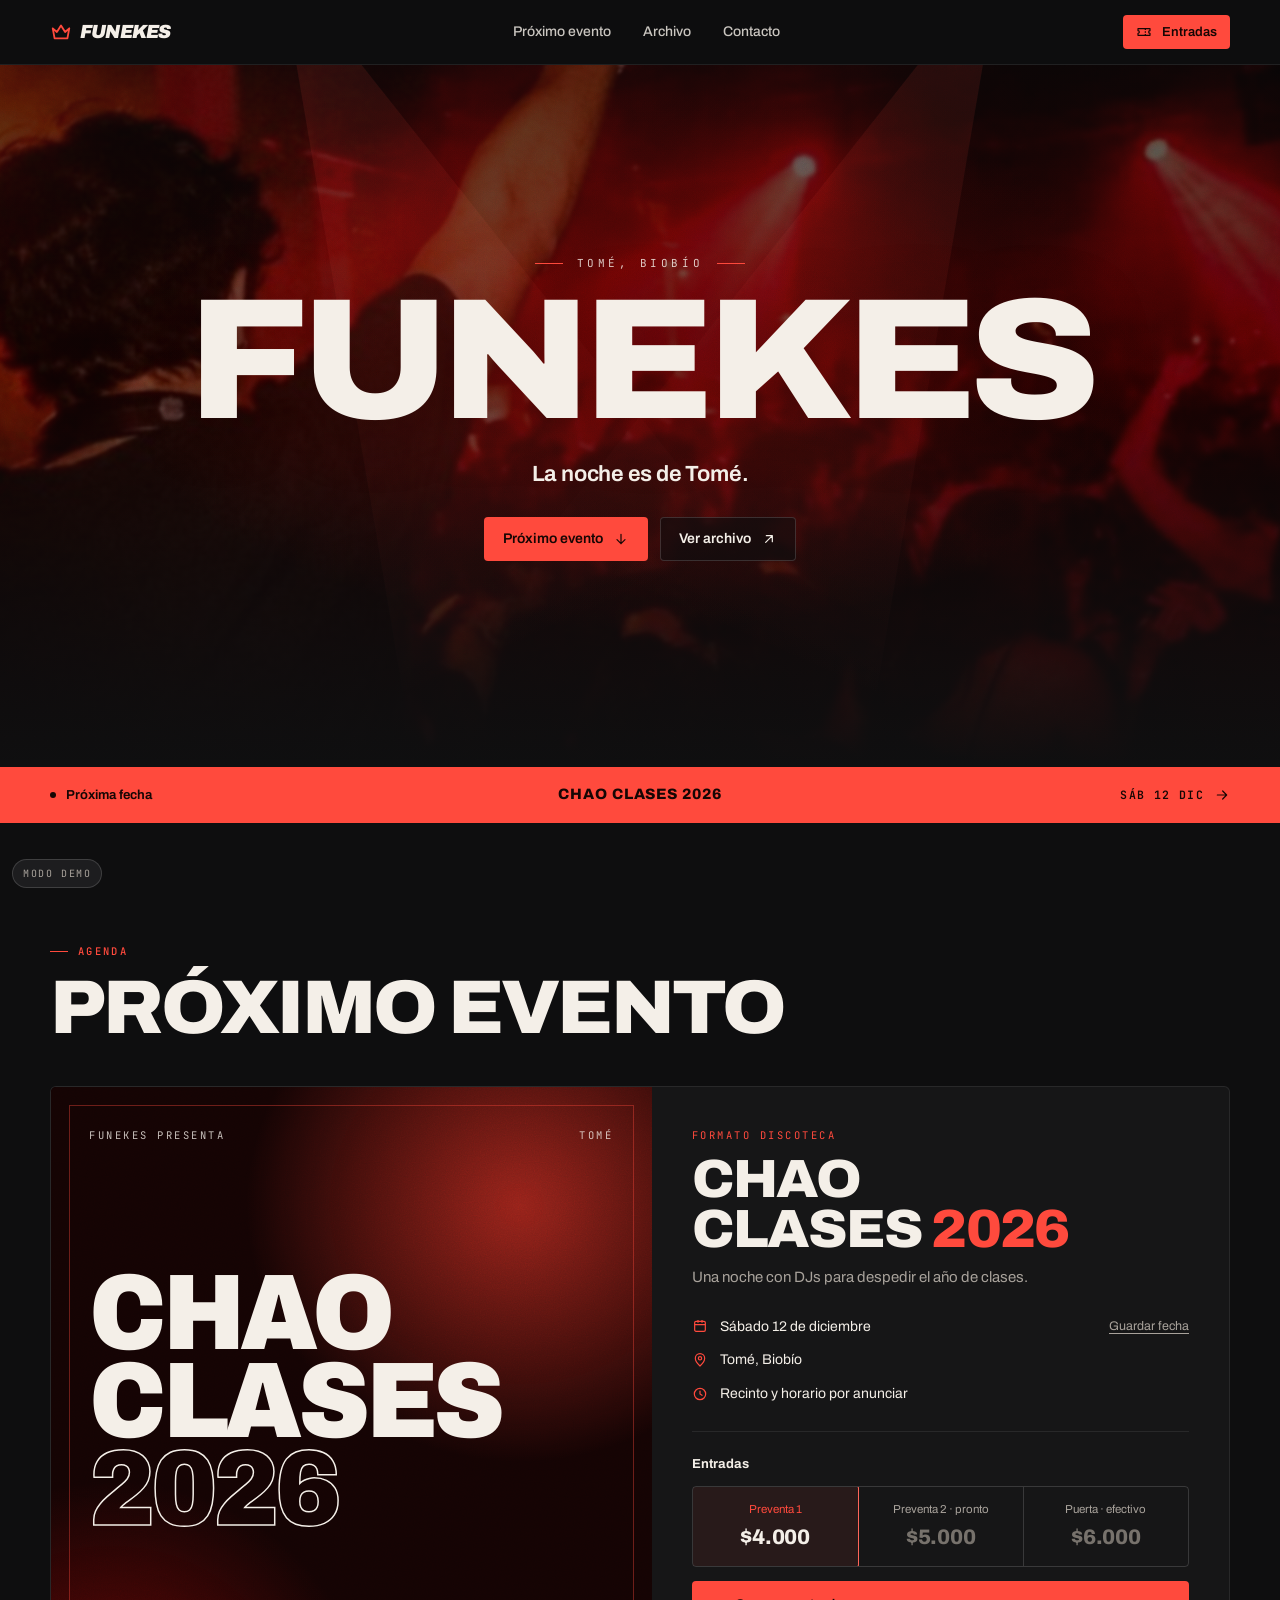
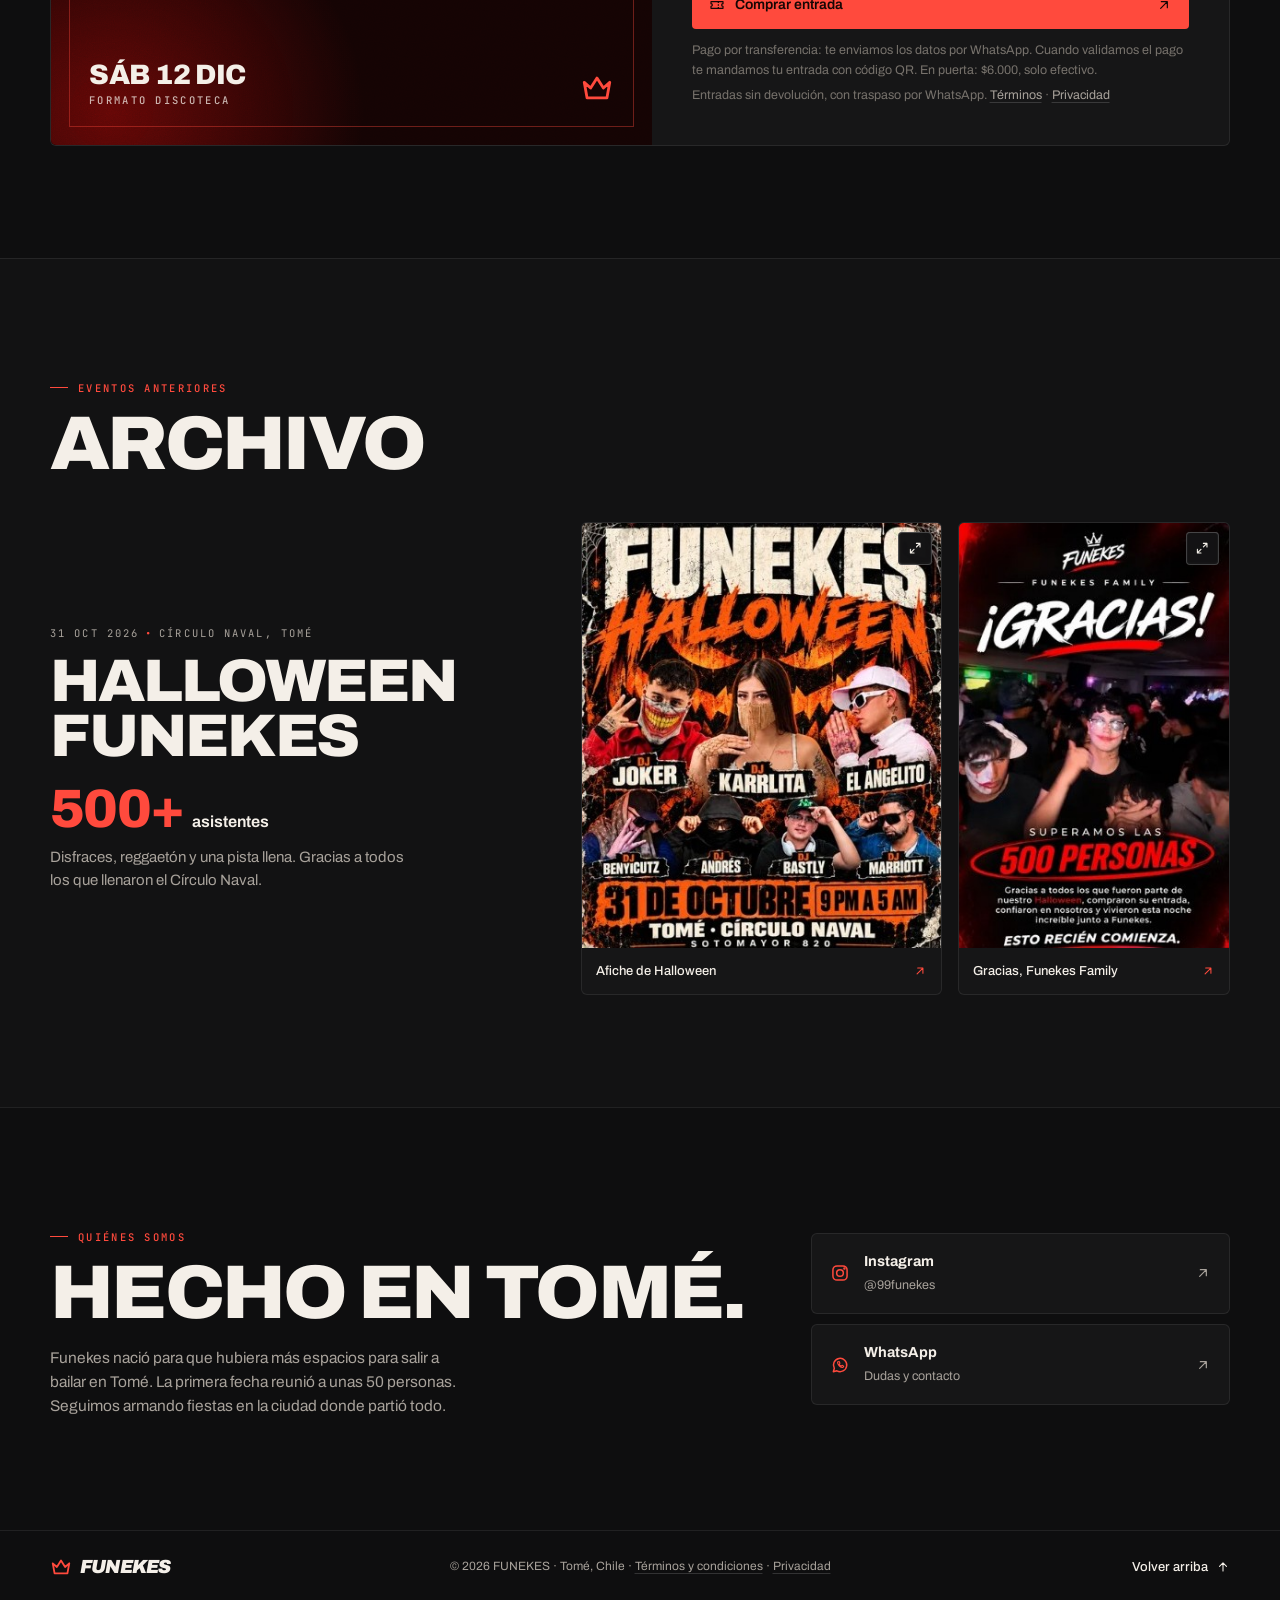
==== commit 4c90179b: "Entradas con QR, PDF, escáner de puerta, traspasos y páginas legales - Cada entrada tiene un código " ====
--- a/index.html
+++ b/index.html
@@ -130,7 +130,7 @@
   <footer class="footer">
     <div class="wrap footer__in">
       <a href="#top" class="logo" aria-label="Funekes"><svg><use href="#i-crown"/></svg><b>FUNEKES</b></a>
-      <small>© 2026 FUNEKES · Tomé, Chile</small>
+      <small>© 2026 FUNEKES · Tomé, Chile · <a href="terminos.html">Términos y condiciones</a> · <a href="privacidad.html">Privacidad</a></small>
       <a href="#top" class="footer__up">Volver arriba <svg><use href="#i-up"/></svg></a>
     </div>
   </footer>
--- a/css/site.css
+++ b/css/site.css
@@ -243,7 +243,8 @@
 .tier[aria-checked='true']::after { opacity: 1; transform: none; }
 .tier[aria-checked='true'] small { color: var(--accent); }
 .tier[aria-disabled='true'] { cursor: not-allowed; }
-.tier[aria-disabled='true'] b { color: var(--dim); text-decoration: line-through; text-decoration-thickness: 1.5px; }
+.tier[aria-disabled='true'] b { color: var(--dim); }
+.tier[data-state='agotada'] b { text-decoration: line-through; text-decoration-thickness: 1.5px; }
 @media (hover: hover) and (pointer: fine) { .tier:not([aria-disabled='true']):hover { background: rgba(255, 255, 255, 0.04); } }
 .event__buy { margin-top: 14px; height: 48px; justify-content: space-between; padding: 0 16px; }
 .event__buy span { display: inline-flex; align-items: center; gap: 10px; }
@@ -563,3 +564,30 @@
   background: var(--surface-2); border: 1px solid var(--line-2);
   font-family: var(--mono); font-size: 10px; letter-spacing: 0.16em; text-transform: uppercase; color: var(--muted);
 }
+
+/* ───────── Legal: enlaces en la compra y el pie ───────── */
+.event__legal { margin-top: 6px; font-size: 12.5px; color: var(--dim); }
+.event__legal a, .att-legal a, .footer small a { color: var(--muted); text-decoration: underline; text-underline-offset: 3px; text-decoration-color: var(--line-2); }
+.att-legal { margin: 4px 0 14px; font-size: 12.5px; line-height: 1.5; color: var(--dim); }
+@media (hover: hover) and (pointer: fine) { .event__legal a:hover, .att-legal a:hover, .footer small a:hover { color: var(--text); } }
+@media (max-width: 760px) { .footer small { line-height: 1.7; } }
+
+/* ───────── Páginas legales (términos y privacidad) ───────── */
+.legal { padding: clamp(48px, 8vw, 88px) 0 clamp(64px, 9vw, 110px); }
+.legal__in { max-width: 720px; }
+.legal__title { margin-top: 14px; font-size: clamp(38px, 7vw, 68px); }
+.legal__meta { margin-top: 16px; color: var(--dim); font-size: 13px; }
+.legal__tldr { margin-top: 30px; padding: 20px 22px; border: 1px solid var(--line); border-left: 2px solid var(--accent); border-radius: var(--r-lg); background: var(--surface); }
+.legal .legal__tldr h2 { margin: 0 0 10px; font-size: 13px; font-family: var(--mono); font-weight: 500; letter-spacing: 0.16em; text-transform: uppercase; color: var(--accent); }
+.legal__tldr ul { margin: 0; }
+.legal .eyebrow { color: var(--accent); font-size: 10.5px; line-height: 1.2; }
+.legal h2 { margin: 40px 0 12px; font-size: 20px; font-weight: 750; letter-spacing: -0.01em; }
+.legal h2 span { margin-right: 10px; font-family: var(--mono); font-size: 12px; font-weight: 500; color: var(--accent); vertical-align: 2px; }
+.legal p, .legal li { color: var(--muted); font-size: 15.5px; line-height: 1.65; }
+.legal p + p { margin-top: 10px; }
+.legal ul { margin: 10px 0 0; padding-left: 20px; display: grid; gap: 7px; }
+.legal li::marker { color: var(--dim); }
+.legal b, .legal strong { color: var(--text); font-weight: 650; }
+.legal a:not(.btn) { color: var(--text); text-decoration: underline; text-underline-offset: 3px; text-decoration-color: var(--accent); }
+.legal__cta { margin-top: 44px; padding-top: 26px; border-top: 1px solid var(--line); display: flex; flex-wrap: wrap; gap: 10px; }
+.legal__other { margin-top: 18px; font-size: 13.5px; }
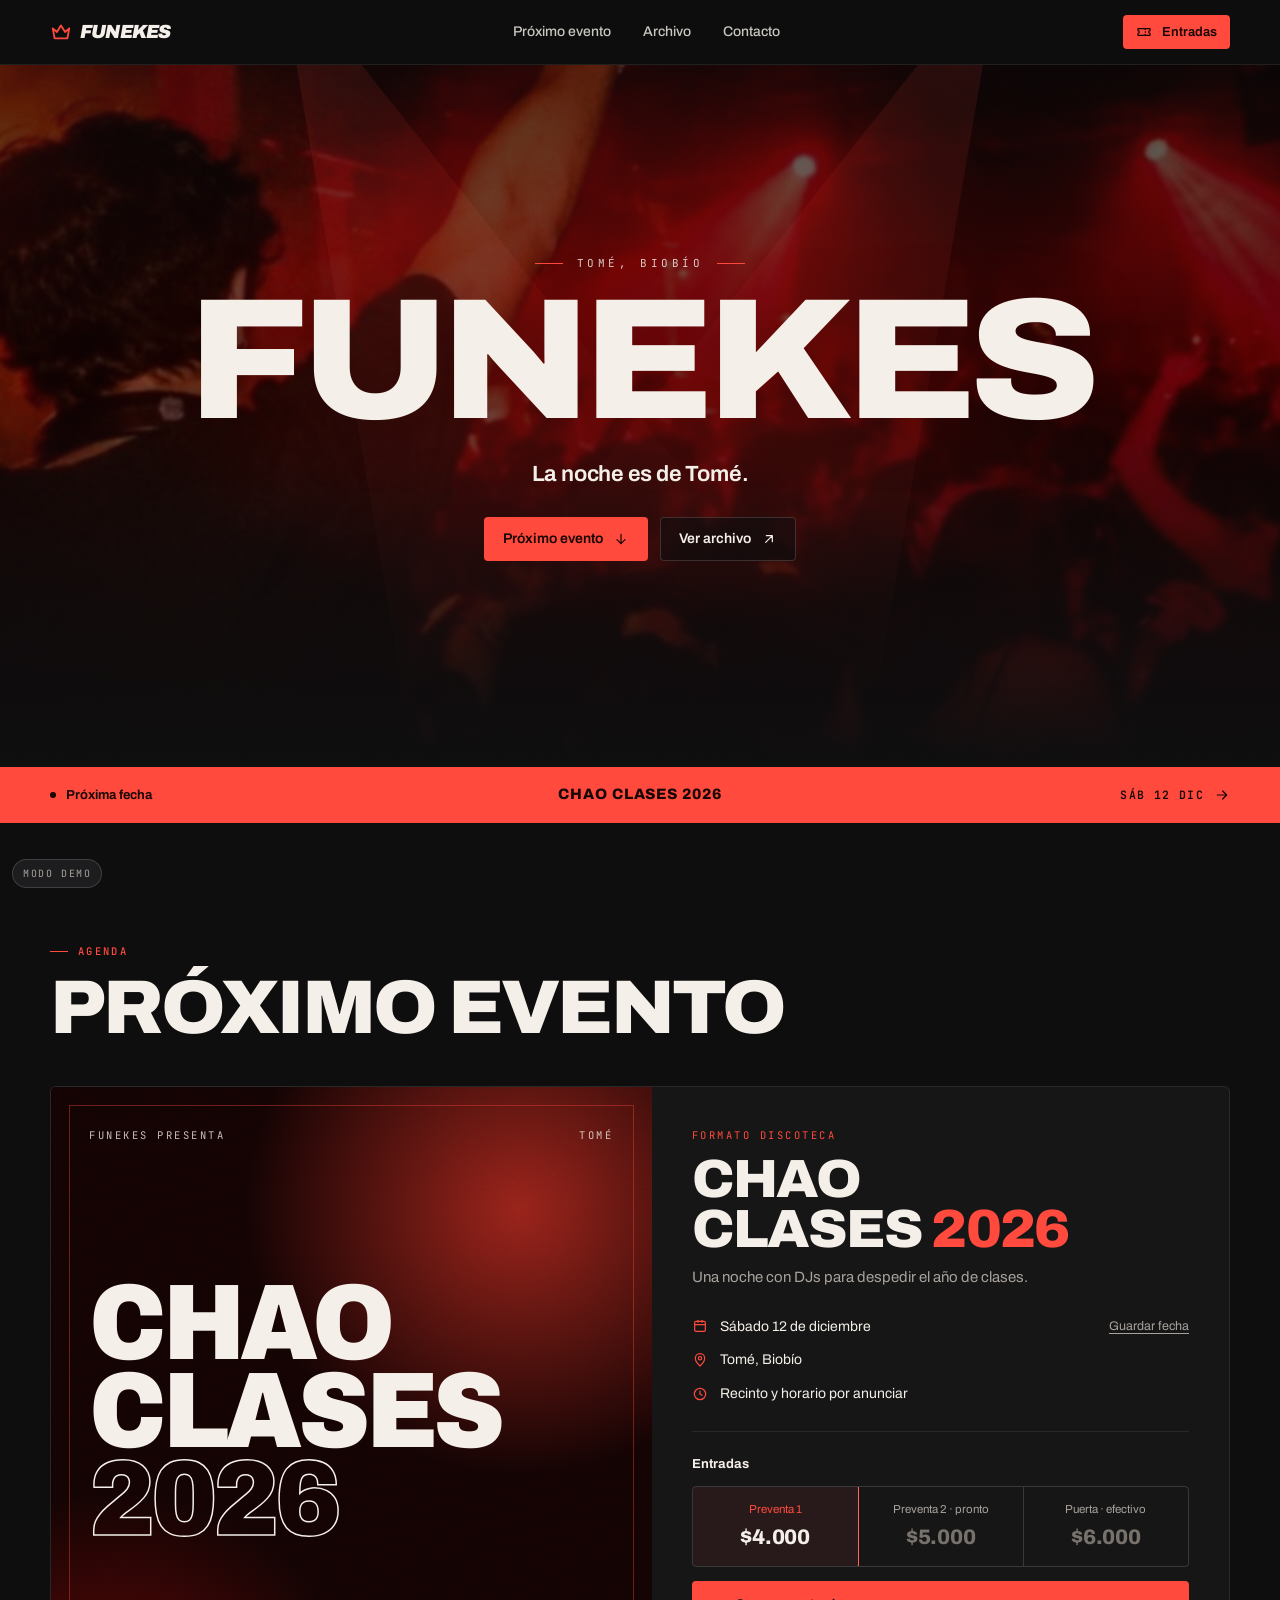
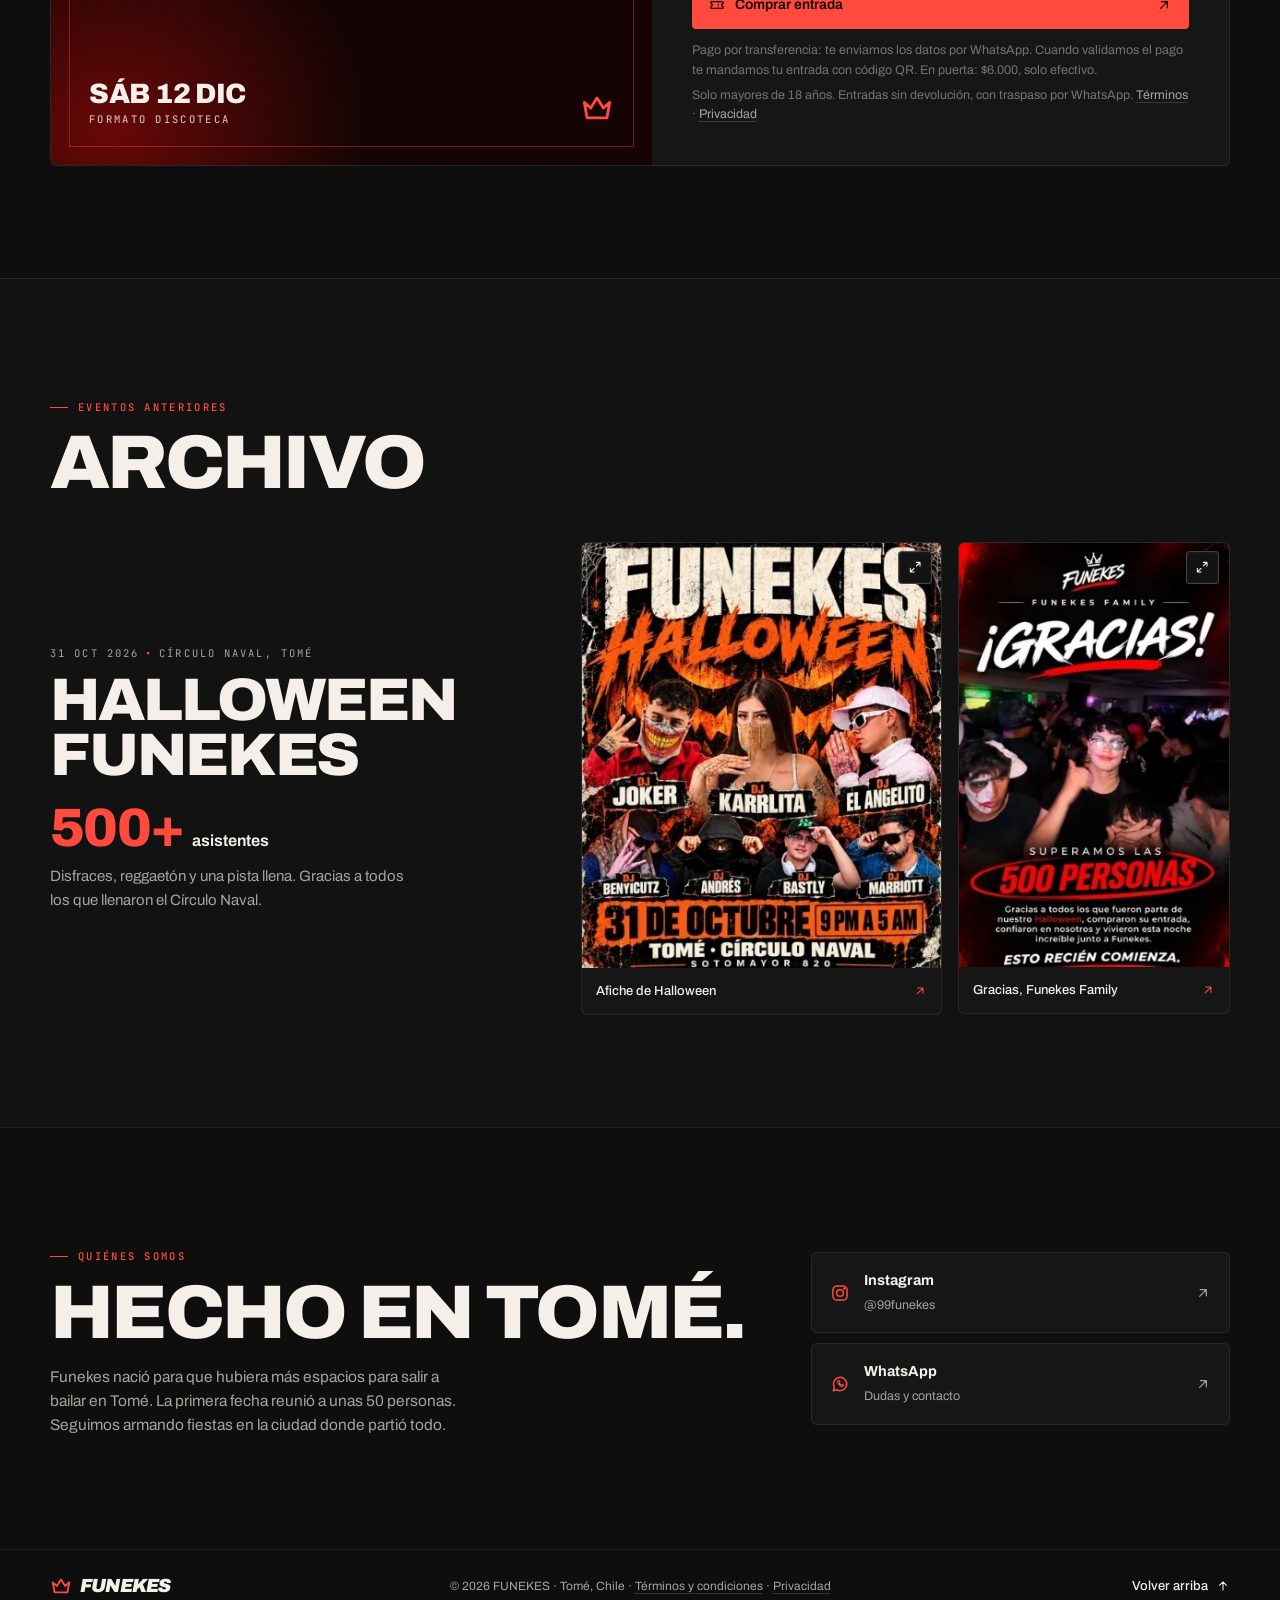
==== commit c4203d77: "Direcciones sin .html: /admin, /puerta, /terminos y /privacidad - vercel.json: cleanUrls (las direcc" ====
--- a/index.html
+++ b/index.html
@@ -130,7 +130,7 @@
   <footer class="footer">
     <div class="wrap footer__in">
       <a href="#top" class="logo" aria-label="Funekes"><svg><use href="#i-crown"/></svg><b>FUNEKES</b></a>
-      <small>© 2026 FUNEKES · Tomé, Chile · <a href="terminos.html">Términos y condiciones</a> · <a href="privacidad.html">Privacidad</a></small>
+      <small>© 2026 FUNEKES · Tomé, Chile · <a href="terminos">Términos y condiciones</a> · <a href="privacidad">Privacidad</a></small>
       <a href="#top" class="footer__up">Volver arriba <svg><use href="#i-up"/></svg></a>
     </div>
   </footer>
--- a/css/site.css
+++ b/css/site.css
@@ -567,9 +567,21 @@
 
 /* ───────── Legal: enlaces en la compra y el pie ───────── */
 .event__legal { margin-top: 6px; font-size: 12.5px; color: var(--dim); }
-.event__legal a, .att-legal a, .footer small a { color: var(--muted); text-decoration: underline; text-underline-offset: 3px; text-decoration-color: var(--line-2); }
-.att-legal { margin: 4px 0 14px; font-size: 12.5px; line-height: 1.5; color: var(--dim); }
-@media (hover: hover) and (pointer: fine) { .event__legal a:hover, .att-legal a:hover, .footer small a:hover { color: var(--text); } }
+.event__legal a, .footer small a { color: var(--muted); text-decoration: underline; text-underline-offset: 3px; text-decoration-color: var(--line-2); }
+.att-legal { margin: 4px 0 12px; font-size: 12.5px; line-height: 1.5; color: var(--dim); }
+/* casilla obligatoria: aceptar términos y privacidad */
+.accept { position: relative; display: grid; grid-template-columns: 24px minmax(0, 1fr); gap: 12px; align-items: start; margin-bottom: 14px; padding: 14px; border: 1px solid var(--line-2); border-radius: var(--r-lg); font-size: 13.5px; line-height: 1.5; color: var(--muted); cursor: pointer; transition: border-color 160ms ease, background-color 160ms ease; -webkit-tap-highlight-color: transparent; }
+.accept input { position: absolute; opacity: 0; width: 1px; height: 1px; }
+.accept__box { width: 24px; height: 24px; display: grid; place-items: center; border-radius: 5px; border: 1.5px solid rgba(255, 255, 255, 0.4); color: var(--accent-ink); transition: background-color 140ms ease, border-color 140ms ease; }
+.accept__box svg { width: 16px; height: 16px; opacity: 0; transform: scale(0.6); transition: opacity 140ms ease, transform 180ms var(--ease-out); }
+.accept input:checked + .accept__box { background: var(--accent); border-color: var(--accent); }
+.accept input:checked + .accept__box svg { opacity: 1; transform: none; }
+.accept input:focus-visible + .accept__box { outline: 2px solid var(--accent); outline-offset: 2px; }
+.accept:has(input:checked) { border-color: rgba(255, 74, 61, 0.45); background: rgba(255, 74, 61, 0.05); color: var(--text); }
+.accept[data-invalid='true'] { border-color: var(--danger); }
+.accept[data-invalid='true'] .accept__box { border-color: var(--danger); }
+.accept a { color: var(--text); text-decoration: underline; text-underline-offset: 3px; text-decoration-color: var(--line-2); }
+@media (hover: hover) and (pointer: fine) { .event__legal a:hover, .footer small a:hover { color: var(--text); } }
 @media (max-width: 760px) { .footer small { line-height: 1.7; } }
 
 /* ───────── Páginas legales (términos y privacidad) ───────── */
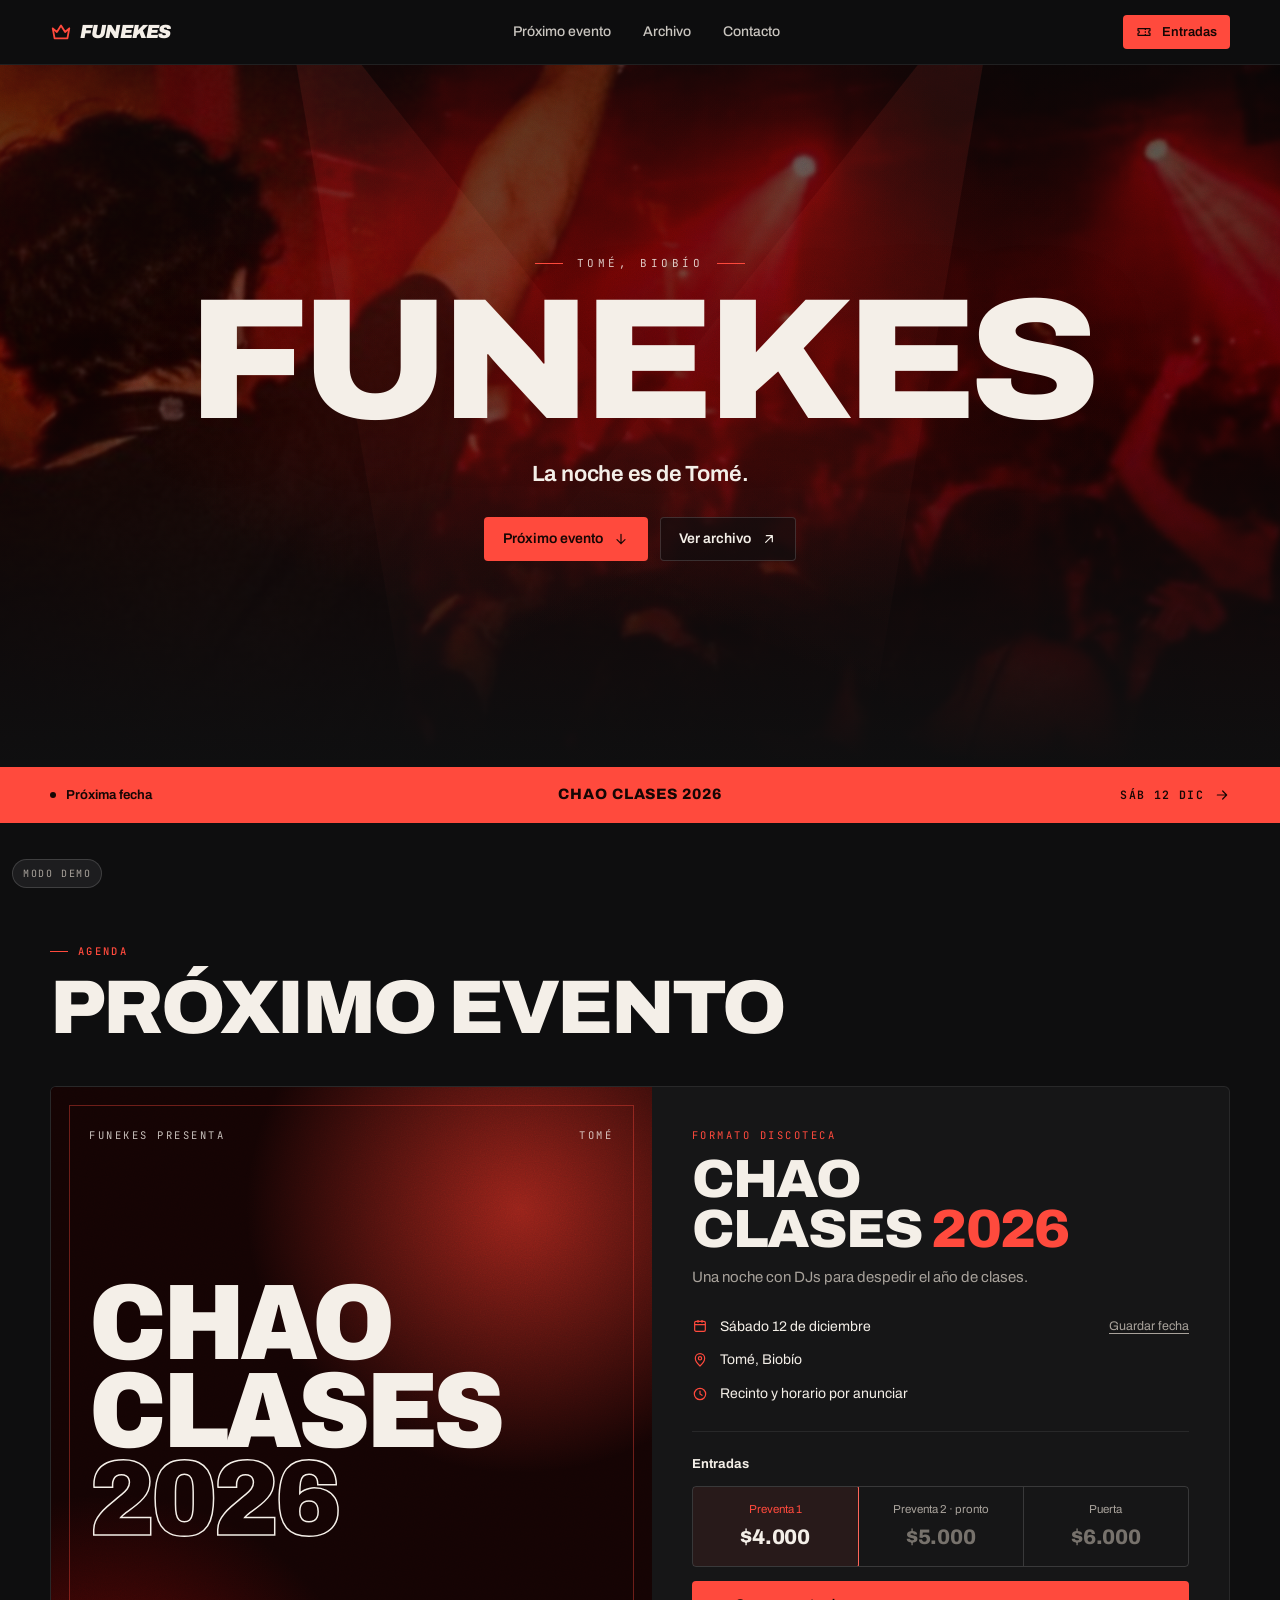
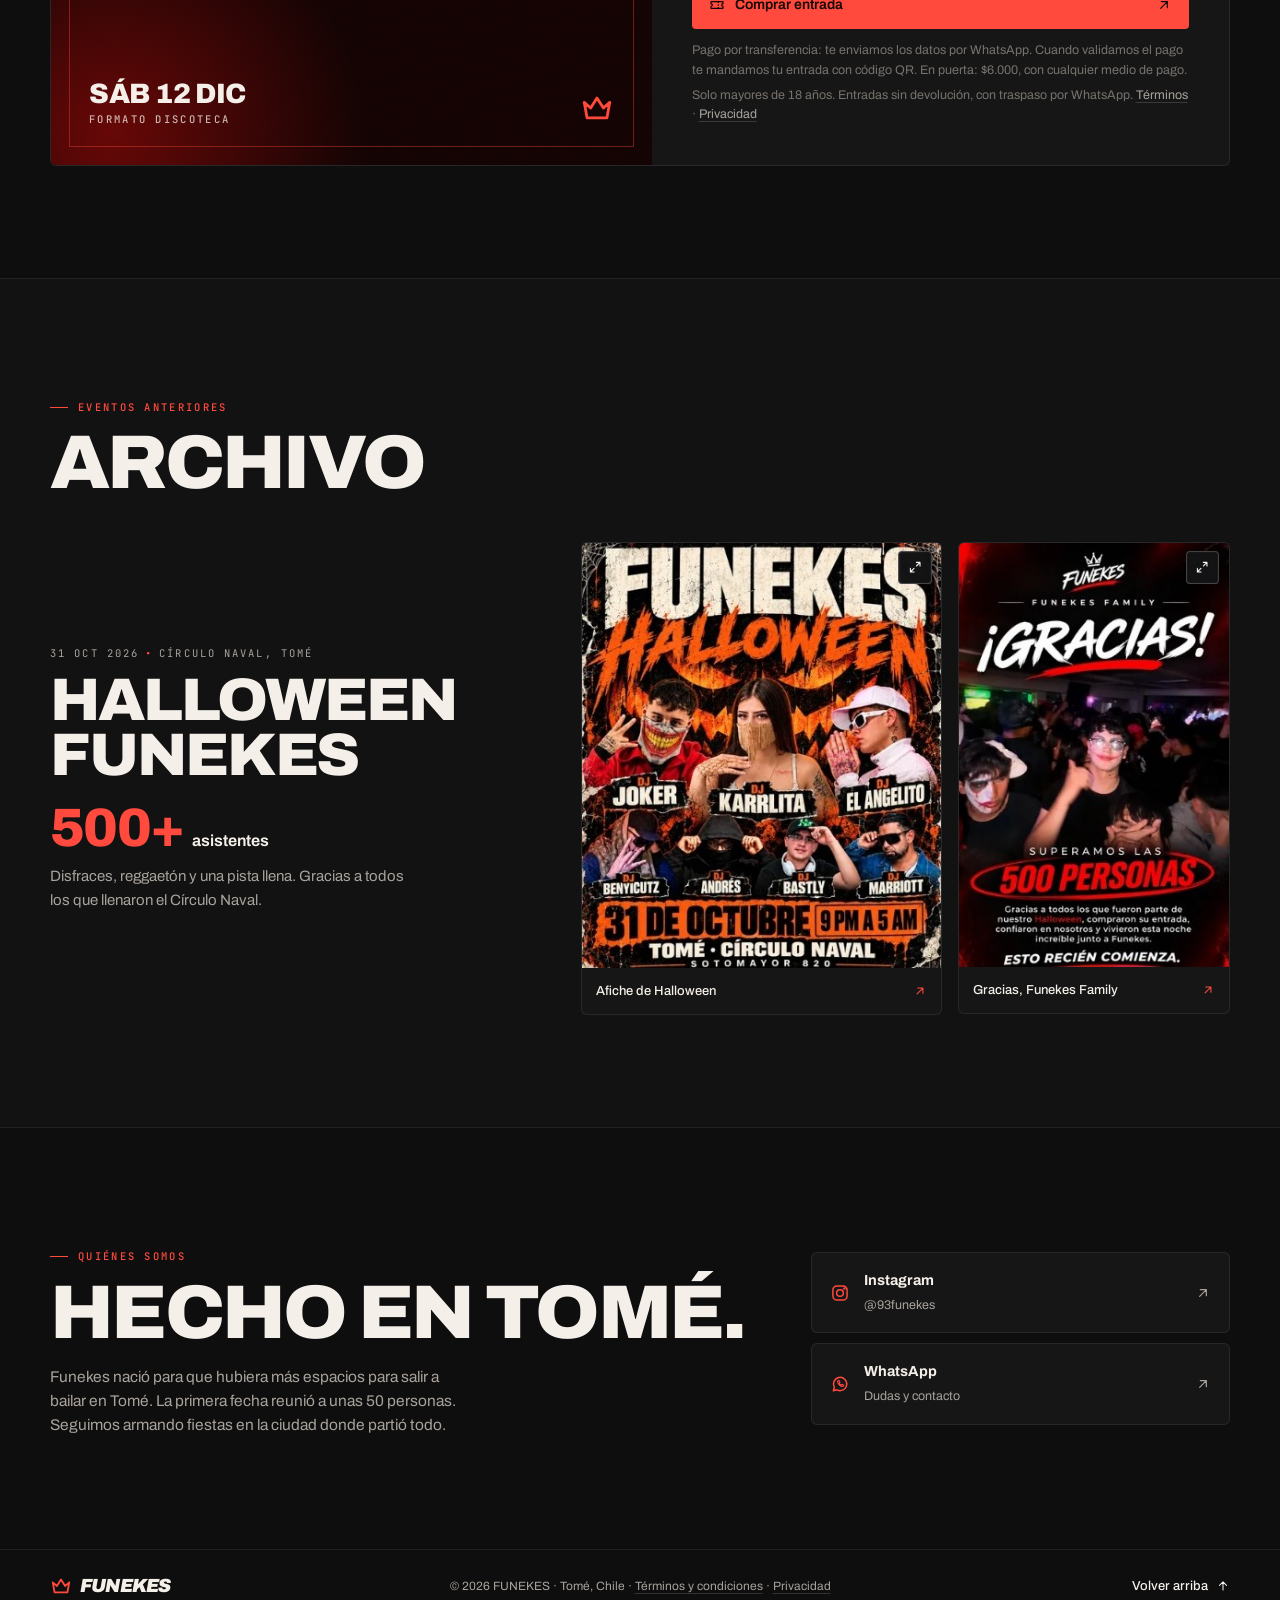
==== commit 3f7e4c32: "Instagram @93funekes y pago en puerta con cualquier medio de pago Co-Authored-By: Claude Opus 5.5 <n" ====
--- a/index.html
+++ b/index.html
@@ -114,7 +114,7 @@
         <div class="about__links">
           <a class="linkcard" data-ig target="_blank" rel="noopener">
             <svg class="linkcard__ic"><use href="#i-ig"/></svg>
-            <span><b>Instagram</b><small data-ig-handle>@99funekes</small></span>
+            <span><b>Instagram</b><small data-ig-handle>@93funekes</small></span>
             <svg class="linkcard__arrow"><use href="#i-ne"/></svg>
           </a>
           <a class="linkcard" data-wa target="_blank" rel="noopener">
